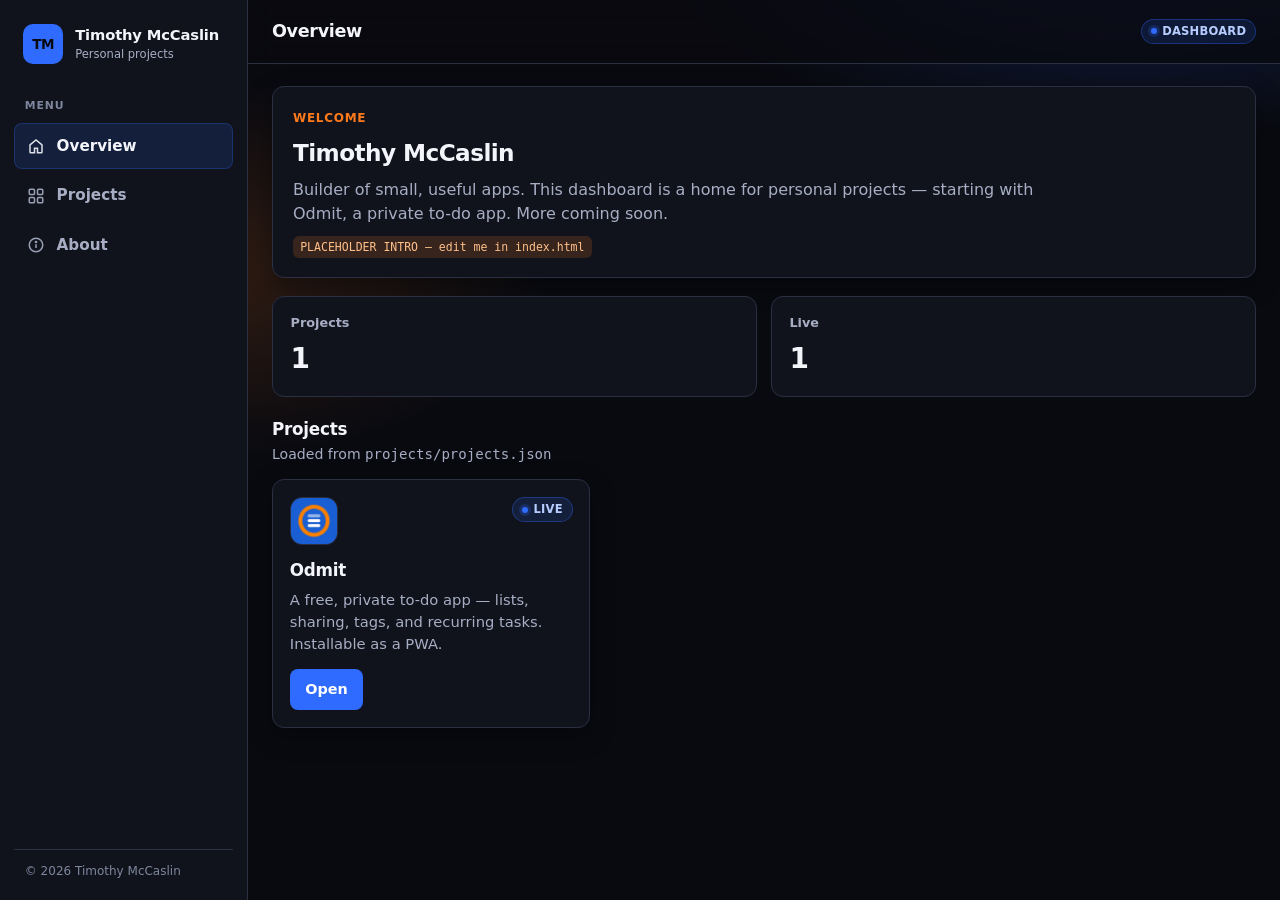
==== index.html @ 7c627c63 "Redesign site as admin dashboard with brand palette Sidebar/mobile nav shell, JSON-driven project ca" ====
<!DOCTYPE html>
<html lang="en">
<head>
  <meta charset="utf-8">
  <meta name="viewport" content="width=device-width, initial-scale=1">
  <title>Timothy McCaslin</title>
  <meta name="description" content="Personal projects by Timothy McCaslin — apps, tools, and experiments.">
  <meta name="theme-color" content="#090A10">
  <link rel="icon" href="/favicon.ico" sizes="any">
  <link rel="icon" type="image/png" sizes="32x32" href="/assets/icons/favicon-32.png">
  <link rel="icon" type="image/png" sizes="16x16" href="/assets/icons/favicon-16.png">
  <link rel="apple-touch-icon" href="/assets/icons/apple-touch-icon.png">
  <link rel="stylesheet" href="/styles.css">
</head>
<body>
  <a class="skip-link" href="#main">Skip to content</a>
  <div class="backdrop" id="backdrop" hidden></div>

  <div class="app">
    <aside class="sidebar" id="sidebar" aria-label="Sidebar">
      <a class="brand" href="#overview" data-nav="overview">
        <span class="brand-mark" aria-hidden="true">TM</span>
        <span class="brand-text">
          <strong>Timothy McCaslin</strong>
          <span>Personal projects</span>
        </span>
      </a>

      <nav class="side-nav" aria-label="Primary">
        <div class="nav-label">Menu</div>
        <a class="nav-item active" href="#overview" data-nav="overview">
          <svg viewBox="0 0 24 24" fill="none" stroke="currentColor" stroke-width="2" aria-hidden="true"><path d="M4 10.5 12 4l8 6.5V20a1 1 0 0 1-1 1h-5v-6H10v6H5a1 1 0 0 1-1-1v-9.5z"/></svg>
          Overview
        </a>
        <a class="nav-item" href="#projects" data-nav="projects">
          <svg viewBox="0 0 24 24" fill="none" stroke="currentColor" stroke-width="2" aria-hidden="true"><rect x="3" y="3" width="7" height="7" rx="1.5"/><rect x="14" y="3" width="7" height="7" rx="1.5"/><rect x="3" y="14" width="7" height="7" rx="1.5"/><rect x="14" y="14" width="7" height="7" rx="1.5"/></svg>
          Projects
        </a>
        <a class="nav-item" href="#about" data-nav="about">
          <svg viewBox="0 0 24 24" fill="none" stroke="currentColor" stroke-width="2" aria-hidden="true"><circle cx="12" cy="12" r="9"/><path d="M12 11v5"/><circle cx="12" cy="8" r="0.8" fill="currentColor"/></svg>
          About
        </a>
      </nav>

      <div class="sidebar-foot">
        © <span id="year"></span> Timothy McCaslin
      </div>
    </aside>

    <div class="main-col">
      <header class="topbar">
        <div class="topbar-left">
          <button class="menu-btn" id="menu-btn" type="button" aria-label="Open menu" aria-controls="sidebar" aria-expanded="false">
            <svg width="18" height="18" viewBox="0 0 24 24" fill="none" stroke="currentColor" stroke-width="2" aria-hidden="true"><path d="M4 7h16M4 12h16M4 17h16"/></svg>
          </button>
          <h1 class="page-title" id="page-title">Overview</h1>
        </div>
        <div class="topbar-meta">
          <span class="pill pill-live"><span class="pill-dot" aria-hidden="true"></span> Dashboard</span>
        </div>
      </header>

      <main id="main" class="content">
        <!-- OVERVIEW -->
        <section class="panel active" id="panel-overview" data-panel="overview" aria-labelledby="page-title">
          <div class="intro-card">
            <p class="eyebrow">Welcome</p>
            <h2>Timothy McCaslin</h2>
            <!-- EDIT: Replace this placeholder intro with your own bio. -->
            <p>
              <!-- PLACEHOLDER INTRO — edit me -->
              Builder of small, useful apps. This dashboard is a home for personal projects —
              starting with Odmit, a private to-do app. More coming soon.
            </p>
            <span class="edit-hint">PLACEHOLDER INTRO — edit me in index.html</span>
          </div>

          <div class="stats" aria-label="Project stats">
            <div class="stat">
              <p class="stat-label">Projects</p>
              <p class="stat-value" id="stat-projects">—</p>
            </div>
            <div class="stat">
              <p class="stat-label">Live</p>
              <p class="stat-value" id="stat-live">—</p>
            </div>
          </div>

          <div class="section-head">
            <div>
              <h2>Projects</h2>
              <p>Loaded from <code>projects/projects.json</code></p>
            </div>
          </div>
          <div class="card-grid" id="overview-grid"></div>
        </section>

        <!-- PROJECTS -->
        <section class="panel" id="panel-projects" data-panel="projects" hidden>
          <div class="section-head">
            <div>
              <h2>All projects</h2>
              <p>Add an object to <code>projects/projects.json</code> to list a new project.</p>
            </div>
          </div>
          <div class="card-grid" id="projects-grid"></div>
        </section>

        <!-- ABOUT -->
        <section class="panel" id="panel-about" data-panel="about" hidden>
          <div class="about-card">
            <div class="section-head" style="margin-bottom:0.75rem;">
              <div>
                <h2>About</h2>
              </div>
            </div>
            <!-- EDIT: Expand or replace this about blurb. -->
            <p>
              <!-- PLACEHOLDER ABOUT — edit me -->
              This is a starter personal-projects dashboard. Hosted on GitHub Pages
              at <strong style="color:var(--text)">timothymccaslin.com</strong>.
            </p>
            <span class="edit-hint">PLACEHOLDER ABOUT — edit me in index.html</span>
          </div>
        </section>
      </main>
    </div>
  </div>

  <nav class="mobile-nav" aria-label="Mobile">
    <a class="nav-item active" href="#overview" data-nav="overview">
      <svg viewBox="0 0 24 24" fill="none" stroke="currentColor" stroke-width="2" aria-hidden="true"><path d="M4 10.5 12 4l8 6.5V20a1 1 0 0 1-1 1h-5v-6H10v6H5a1 1 0 0 1-1-1v-9.5z"/></svg>
      Overview
    </a>
    <a class="nav-item" href="#projects" data-nav="projects">
      <svg viewBox="0 0 24 24" fill="none" stroke="currentColor" stroke-width="2" aria-hidden="true"><rect x="3" y="3" width="7" height="7" rx="1.5"/><rect x="14" y="3" width="7" height="7" rx="1.5"/><rect x="3" y="14" width="7" height="7" rx="1.5"/><rect x="14" y="14" width="7" height="7" rx="1.5"/></svg>
      Projects
    </a>
    <a class="nav-item" href="#about" data-nav="about">
      <svg viewBox="0 0 24 24" fill="none" stroke="currentColor" stroke-width="2" aria-hidden="true"><circle cx="12" cy="12" r="9"/><path d="M12 11v5"/><circle cx="12" cy="8" r="0.8" fill="currentColor"/></svg>
      About
    </a>
  </nav>

  <script src="/app.js"></script>
</body>
</html>
---- styles.css ----
:root {
  /* Exact brand palette */
  --base: #090A10;
  --primary: #2F6BFF;
  --accent: #FF7A1A;

  /* Derived neutrals (tints/shades of base + primary for depth) */
  --surface: #11131C;
  --surface-2: #171A26;
  --surface-3: #1D2130;
  --border: #2A2F42;
  --border-strong: #3A4160;
  --text: #F3F5FA;
  --muted: #A7AEC4;
  --muted-2: #7E869E;

  --primary-dim: rgba(47, 107, 255, 0.14);
  --primary-glow: rgba(47, 107, 255, 0.28);
  --accent-dim: rgba(255, 122, 26, 0.16);
  --live: #2F6BFF;
  --live-bg: rgba(47, 107, 255, 0.14);

  --sidebar-w: 248px;
  --topbar-h: 64px;
  --radius: 12px;
  --radius-sm: 8px;
  --shadow: 0 8px 24px rgba(0, 0, 0, 0.35);
  --font: ui-sans-serif, system-ui, -apple-system, "Segoe UI", Roboto, Helvetica, Arial, sans-serif;
  --mono: ui-monospace, SFMono-Regular, Menlo, Consolas, monospace;
}

*, *::before, *::after { box-sizing: border-box; }
html { scroll-behavior: smooth; }
body {
  margin: 0;
  min-height: 100vh;
  font-family: var(--font);
  background: var(--base);
  color: var(--text);
  line-height: 1.5;
  -webkit-font-smoothing: antialiased;
}

a { color: var(--primary); text-decoration: none; }
a:hover { text-decoration: underline; }

.skip-link {
  position: absolute;
  left: -9999px;
  top: 0;
  background: var(--primary);
  color: #fff;
  padding: 0.5rem 0.75rem;
  z-index: 200;
  border-radius: var(--radius-sm);
}
.skip-link:focus { left: 0.75rem; top: 0.75rem; }

/* —— Shell —— */
.app {
  display: grid;
  grid-template-columns: var(--sidebar-w) 1fr;
  min-height: 100vh;
}

/* —— Sidebar —— */
.sidebar {
  position: sticky;
  top: 0;
  height: 100vh;
  display: flex;
  flex-direction: column;
  gap: 1.25rem;
  padding: 1.15rem 0.9rem 1rem;
  background: var(--surface);
  border-right: 1px solid var(--border);
  z-index: 30;
}
.brand {
  display: flex;
  align-items: center;
  gap: 0.75rem;
  padding: 0.35rem 0.55rem;
  color: var(--text);
  text-decoration: none;
}
.brand:hover { text-decoration: none; }
.brand-mark {
  width: 40px;
  height: 40px;
  border-radius: 10px;
  background: var(--primary);
  color: #090A10;
  display: grid;
  place-items: center;
  font-weight: 800;
  font-size: 0.85rem;
  letter-spacing: -0.03em;
  flex-shrink: 0;
}
.brand-text {
  display: flex;
  flex-direction: column;
  min-width: 0;
}
.brand-text strong {
  font-size: 0.92rem;
  letter-spacing: -0.01em;
  white-space: nowrap;
  overflow: hidden;
  text-overflow: ellipsis;
}
.brand-text span {
  font-size: 0.72rem;
  color: var(--muted);
}

.side-nav {
  display: flex;
  flex-direction: column;
  gap: 0.25rem;
}
.side-nav .nav-label {
  margin: 0.5rem 0.65rem 0.35rem;
  font-size: 0.68rem;
  font-weight: 700;
  letter-spacing: 0.08em;
  text-transform: uppercase;
  color: var(--muted-2);
}
.nav-item {
  display: flex;
  align-items: center;
  gap: 0.7rem;
  padding: 0.65rem 0.75rem;
  border-radius: var(--radius-sm);
  color: var(--muted);
  text-decoration: none;
  font-weight: 550;
  font-size: 0.95rem;
  border: 1px solid transparent;
}
.nav-item:hover {
  background: var(--surface-2);
  color: var(--text);
  text-decoration: none;
}
.nav-item.active {
  background: var(--primary-dim);
  color: var(--text);
  border-color: rgba(47, 107, 255, 0.25);
}
.nav-item svg {
  width: 18px;
  height: 18px;
  flex-shrink: 0;
  opacity: 0.9;
}
.sidebar-foot {
  margin-top: auto;
  padding: 0.75rem 0.65rem 0.25rem;
  border-top: 1px solid var(--border);
  color: var(--muted-2);
  font-size: 0.75rem;
}

/* —— Main column —— */
.main-col {
  min-width: 0;
  display: flex;
  flex-direction: column;
  background:
    radial-gradient(900px 420px at 85% -10%, var(--primary-glow), transparent 55%),
    radial-gradient(700px 380px at -5% 30%, var(--accent-dim), transparent 50%),
    var(--base);
}

.topbar {
  position: sticky;
  top: 0;
  z-index: 20;
  height: var(--topbar-h);
  display: flex;
  align-items: center;
  justify-content: space-between;
  gap: 1rem;
  padding: 0 1.5rem;
  background: rgba(9, 10, 16, 0.78);
  backdrop-filter: blur(12px);
  border-bottom: 1px solid var(--border);
}
.topbar-left {
  display: flex;
  align-items: center;
  gap: 0.75rem;
  min-width: 0;
}
.menu-btn {
  display: none;
  width: 40px;
  height: 40px;
  border-radius: var(--radius-sm);
  border: 1px solid var(--border);
  background: var(--surface);
  color: var(--text);
  cursor: pointer;
  place-items: center;
}
.menu-btn:hover { border-color: var(--border-strong); }
.page-title {
  margin: 0;
  font-size: 1.1rem;
  letter-spacing: -0.02em;
}
.topbar-meta {
  display: flex;
  align-items: center;
  gap: 0.5rem;
  color: var(--muted);
  font-size: 0.85rem;
}
.pill {
  display: inline-flex;
  align-items: center;
  gap: 0.35rem;
  padding: 0.2rem 0.55rem;
  border-radius: 999px;
  font-size: 0.72rem;
  font-weight: 700;
  letter-spacing: 0.02em;
  text-transform: uppercase;
}
.pill-live {
  background: var(--live-bg);
  color: #B8CDFF;
  border: 1px solid rgba(47, 107, 255, 0.35);
}
.pill-dot {
  width: 6px;
  height: 6px;
  border-radius: 50%;
  background: var(--primary);
  box-shadow: 0 0 0 3px rgba(47, 107, 255, 0.2);
}

.content {
  padding: 1.35rem 1.5rem 2.5rem;
  width: min(100%, 1120px);
}

/* —— Panels / sections —— */
.panel {
  display: none;
}
.panel.active { display: block; }

.intro-card {
  background: var(--surface);
  border: 1px solid var(--border);
  border-radius: var(--radius);
  padding: 1.15rem 1.25rem;
  margin-bottom: 1.15rem;
  box-shadow: var(--shadow);
}
.intro-card .eyebrow {
  display: inline-flex;
  align-items: center;
  gap: 0.4rem;
  margin: 0 0 0.55rem;
  color: var(--accent);
  font-size: 0.75rem;
  font-weight: 700;
  letter-spacing: 0.06em;
  text-transform: uppercase;
}
.intro-card h2 {
  margin: 0 0 0.45rem;
  font-size: 1.45rem;
  letter-spacing: -0.025em;
}
.intro-card p {
  margin: 0;
  color: var(--muted);
  max-width: 48rem;
}
.edit-hint {
  display: inline-block;
  margin-top: 0.65rem;
  padding: 0.15rem 0.45rem;
  border-radius: 6px;
  background: var(--accent-dim);
  color: #FFC08A;
  font-family: var(--mono);
  font-size: 0.72rem;
}

/* Stats */
.stats {
  display: grid;
  grid-template-columns: repeat(auto-fit, minmax(160px, 1fr));
  gap: 0.85rem;
  margin-bottom: 1.25rem;
}
.stat {
  background: var(--surface);
  border: 1px solid var(--border);
  border-radius: var(--radius);
  padding: 1rem 1.1rem;
}
.stat-label {
  margin: 0 0 0.35rem;
  color: var(--muted);
  font-size: 0.8rem;
  font-weight: 600;
}
.stat-value {
  margin: 0;
  font-size: 1.75rem;
  font-weight: 750;
  letter-spacing: -0.03em;
  color: var(--text);
}
.stat-value .unit {
  font-size: 0.85rem;
  font-weight: 600;
  color: var(--muted);
  margin-left: 0.25rem;
}

.section-head {
  display: flex;
  align-items: end;
  justify-content: space-between;
  gap: 1rem;
  margin: 0 0 0.85rem;
}
.section-head h2 {
  margin: 0;
  font-size: 1.05rem;
  letter-spacing: -0.015em;
}
.section-head p {
  margin: 0.15rem 0 0;
  color: var(--muted);
  font-size: 0.88rem;
}

/* Project cards */
.card-grid {
  display: grid;
  grid-template-columns: repeat(auto-fill, minmax(280px, 1fr));
  gap: 0.9rem;
}
.card {
  background: var(--surface);
  border: 1px solid var(--border);
  border-radius: var(--radius);
  padding: 1.05rem;
  display: flex;
  flex-direction: column;
  gap: 0.85rem;
  box-shadow: var(--shadow);
  transition: border-color 0.15s ease, transform 0.15s ease;
}
.card:hover {
  border-color: var(--border-strong);
  transform: translateY(-1px);
}
.card-top {
  display: flex;
  align-items: flex-start;
  justify-content: space-between;
  gap: 0.75rem;
}
.card-icon {
  width: 48px;
  height: 48px;
  border-radius: 12px;
  overflow: hidden;
  background: var(--surface-3);
  border: 1px solid var(--border);
  flex-shrink: 0;
}
.card-icon img {
  width: 100%;
  height: 100%;
  display: block;
  object-fit: cover;
}
.card-body h3 {
  margin: 0 0 0.35rem;
  font-size: 1.05rem;
  letter-spacing: -0.015em;
}
.card-body p {
  margin: 0;
  color: var(--muted);
  font-size: 0.92rem;
}
.card-actions {
  margin-top: auto;
  display: flex;
  align-items: center;
  gap: 0.5rem;
}
.btn {
  display: inline-flex;
  align-items: center;
  justify-content: center;
  gap: 0.4rem;
  padding: 0.55rem 0.9rem;
  border-radius: var(--radius-sm);
  border: 1px solid transparent;
  font-weight: 650;
  font-size: 0.9rem;
  cursor: pointer;
  text-decoration: none;
}
.btn:hover { text-decoration: none; }
.btn-primary {
  background: var(--primary);
  color: #fff;
}
.btn-primary:hover { filter: brightness(1.08); }
.btn-ghost {
  background: transparent;
  color: var(--muted);
  border-color: var(--border);
}
.btn-ghost:hover {
  color: var(--text);
  border-color: var(--border-strong);
}

.empty {
  padding: 2rem 1rem;
  text-align: center;
  color: var(--muted);
  border: 1px dashed var(--border);
  border-radius: var(--radius);
  background: var(--surface);
}

/* About */
.about-card {
  background: var(--surface);
  border: 1px solid var(--border);
  border-radius: var(--radius);
  padding: 1.25rem;
  box-shadow: var(--shadow);
}
.about-card p {
  margin: 0;
  color: var(--muted);
  max-width: 42rem;
}

/* Mobile bottom nav / overlay */
.backdrop {
  display: none;
  position: fixed;
  inset: 0;
  background: rgba(0, 0, 0, 0.55);
  z-index: 40;
}
.backdrop.show { display: block; }

.mobile-nav {
  display: none;
  position: fixed;
  left: 0;
  right: 0;
  bottom: 0;
  z-index: 35;
  background: var(--surface);
  border-top: 1px solid var(--border);
  padding: 0.35rem 0.5rem calc(0.35rem + env(safe-area-inset-bottom));
  grid-template-columns: repeat(3, 1fr);
  gap: 0.25rem;
}
.mobile-nav .nav-item {
  flex-direction: column;
  gap: 0.2rem;
  justify-content: center;
  padding: 0.45rem 0.35rem;
  font-size: 0.72rem;
  border-radius: 10px;
}
.mobile-nav .nav-item svg { width: 20px; height: 20px; }

/* 404 page helper */
.page-404 {
  min-height: 100vh;
  display: grid;
  place-items: center;
  padding: 2rem;
  background:
    radial-gradient(700px 360px at 50% 0%, var(--primary-glow), transparent 55%),
    var(--base);
  text-align: center;
}
.page-404 .box {
  background: var(--surface);
  border: 1px solid var(--border);
  border-radius: var(--radius);
  padding: 2rem 1.5rem;
  max-width: 420px;
  box-shadow: var(--shadow);
}
.page-404 .code {
  color: var(--accent);
  font-weight: 800;
  letter-spacing: 0.08em;
  font-size: 0.8rem;
  text-transform: uppercase;
  margin: 0 0 0.5rem;
}
.page-404 h1 { margin: 0 0 0.5rem; letter-spacing: -0.02em; }
.page-404 p { margin: 0 0 1.25rem; color: var(--muted); }

@media (max-width: 860px) {
  .app {
    grid-template-columns: 1fr;
  }
  .sidebar {
    position: fixed;
    left: 0;
    top: 0;
    bottom: 0;
    width: min(280px, 86vw);
    transform: translateX(-105%);
    transition: transform 0.2s ease;
    border-right: 1px solid var(--border);
    box-shadow: var(--shadow);
  }
  .sidebar.open { transform: translateX(0); }
  .menu-btn { display: grid; }
  .mobile-nav { display: grid; }
  .content {
    padding: 1.1rem 1rem 5.5rem;
  }
  .topbar { padding: 0 1rem; }
}

@media (min-width: 861px) {
  .mobile-nav { display: none !important; }
}
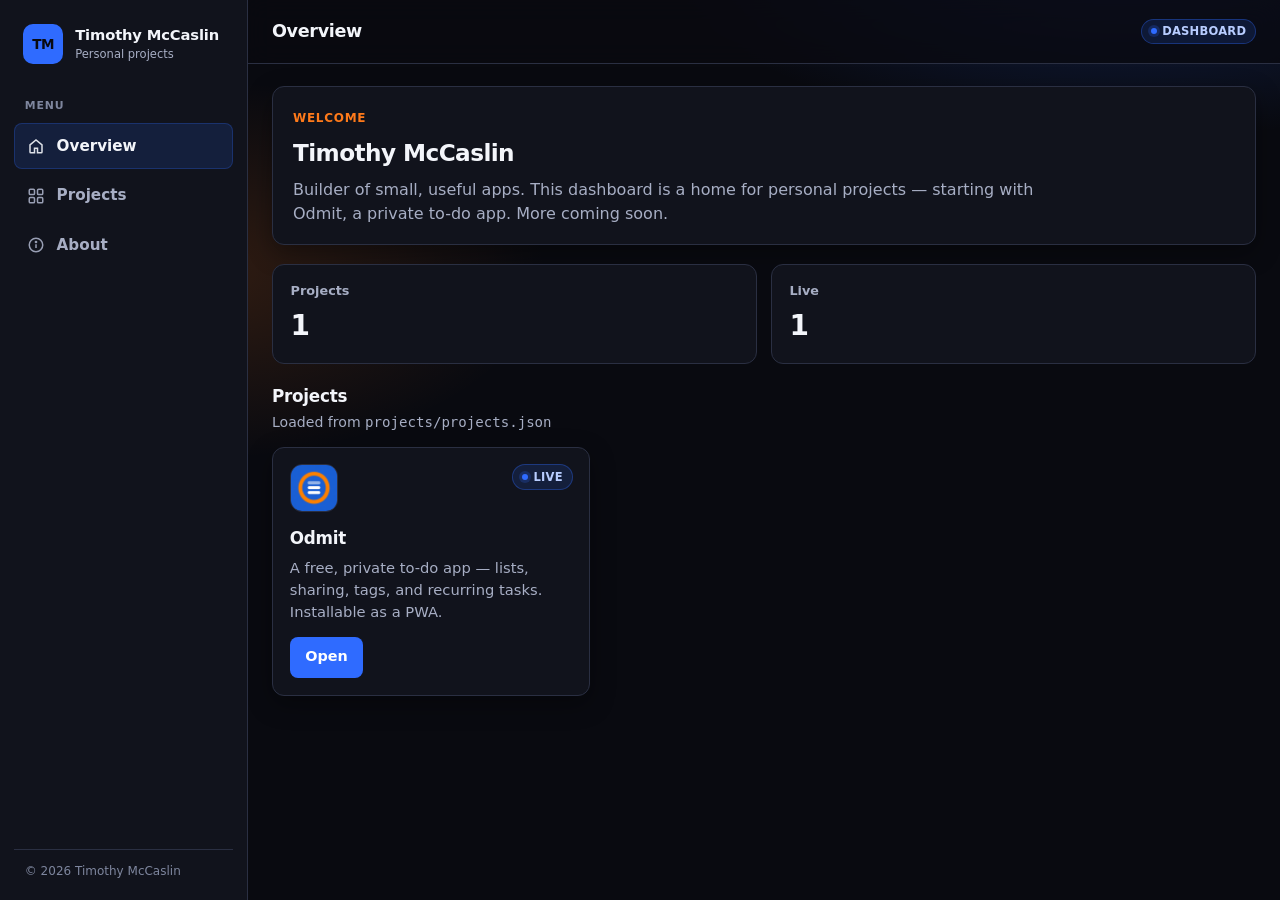
==== commit 40dd20ea: "Remove visible placeholder warning badges from dashboard Keep intro and about copy; drop edit-hint l" ====
--- a/index.html
+++ b/index.html
@@ -72,7 +72,6 @@
               Builder of small, useful apps. This dashboard is a home for personal projects —
               starting with Odmit, a private to-do app. More coming soon.
             </p>
-            <span class="edit-hint">PLACEHOLDER INTRO — edit me in index.html</span>
           </div>
 
           <div class="stats" aria-label="Project stats">
@@ -120,7 +119,6 @@
               This is a starter personal-projects dashboard. Hosted on GitHub Pages
               at <strong style="color:var(--text)">timothymccaslin.com</strong>.
             </p>
-            <span class="edit-hint">PLACEHOLDER ABOUT — edit me in index.html</span>
           </div>
         </section>
       </main>
--- a/styles.css
+++ b/styles.css
@@ -282,16 +282,6 @@
   margin: 0;
   color: var(--muted);
   max-width: 48rem;
-}
-.edit-hint {
-  display: inline-block;
-  margin-top: 0.65rem;
-  padding: 0.15rem 0.45rem;
-  border-radius: 6px;
-  background: var(--accent-dim);
-  color: #FFC08A;
-  font-family: var(--mono);
-  font-size: 0.72rem;
 }
 
 /* Stats */
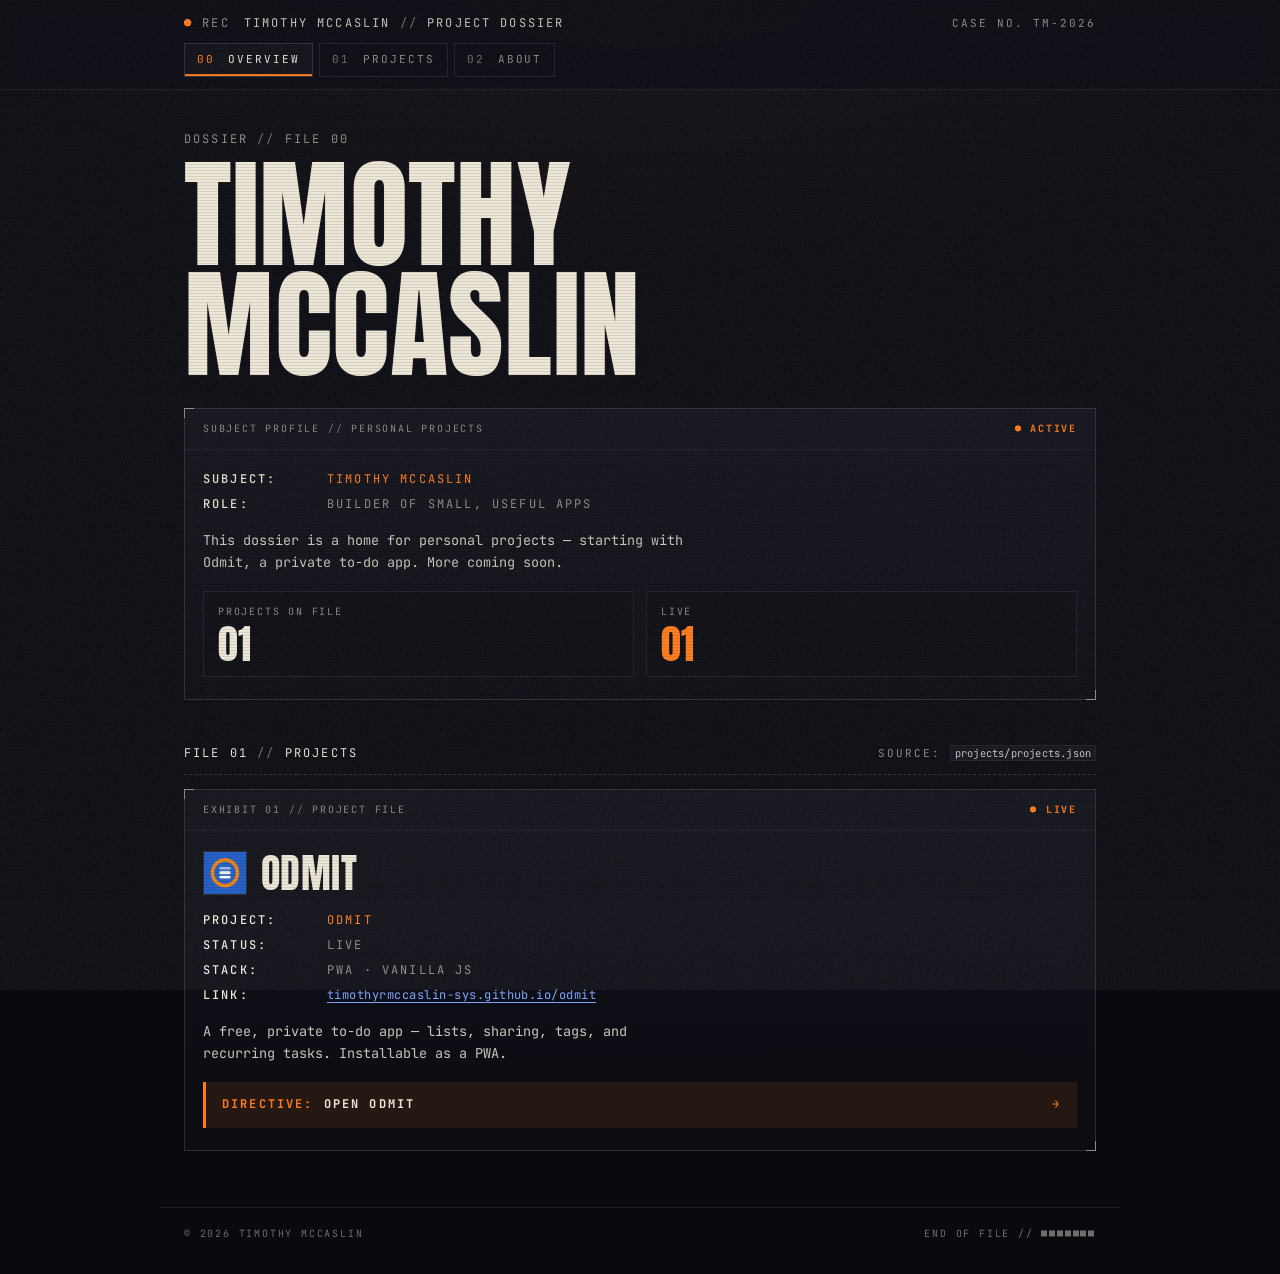
==== commit 0d2ffbdc: "Restyle site as declassified project dossier" ====
--- a/index.html
+++ b/index.html
@@ -2,143 +2,119 @@
 <html lang="en">
 <head>
   <meta charset="utf-8">
-  <meta name="viewport" content="width=device-width, initial-scale=1">
-  <title>Timothy McCaslin</title>
+  <meta name="viewport" content="width=device-width, initial-scale=1, viewport-fit=cover">
+  <title>Timothy McCaslin // Project Dossier</title>
   <meta name="description" content="Personal projects by Timothy McCaslin — apps, tools, and experiments.">
   <meta name="theme-color" content="#090A10">
+  <meta name="color-scheme" content="dark">
   <link rel="icon" href="/favicon.ico" sizes="any">
   <link rel="icon" type="image/png" sizes="32x32" href="/assets/icons/favicon-32.png">
   <link rel="icon" type="image/png" sizes="16x16" href="/assets/icons/favicon-16.png">
   <link rel="apple-touch-icon" href="/assets/icons/apple-touch-icon.png">
+  <link rel="preconnect" href="https://fonts.googleapis.com">
+  <link rel="preconnect" href="https://fonts.gstatic.com" crossorigin>
+  <link rel="stylesheet" href="https://fonts.googleapis.com/css2?family=Anton&family=JetBrains+Mono:wght@400;500;700&display=swap">
   <link rel="stylesheet" href="/styles.css">
 </head>
 <body>
   <a class="skip-link" href="#main">Skip to content</a>
-  <div class="backdrop" id="backdrop" hidden></div>
+  <div class="grain" aria-hidden="true"></div>
+  <div class="scanlines" aria-hidden="true"></div>
 
-  <div class="app">
-    <aside class="sidebar" id="sidebar" aria-label="Sidebar">
-      <a class="brand" href="#overview" data-nav="overview">
-        <span class="brand-mark" aria-hidden="true">TM</span>
-        <span class="brand-text">
-          <strong>Timothy McCaslin</strong>
-          <span>Personal projects</span>
-        </span>
+  <header class="masthead">
+    <div class="wrap masthead-row">
+      <a class="brand" href="#overview" data-nav="overview" aria-label="Timothy McCaslin — project dossier home">
+        <span class="rec"><span class="rec-dot" aria-hidden="true">●</span> REC</span>
+        <span class="brand-text">TIMOTHY MCCASLIN <span class="sep">//</span> PROJECT DOSSIER</span>
       </a>
+      <span class="meta meta-right" aria-hidden="true">CASE NO. TM-<span id="case-year"></span></span>
+    </div>
+    <nav class="wrap tabs" aria-label="Primary">
+      <a class="tab active" href="#overview" data-nav="overview"><span class="tab-no">00</span> OVERVIEW</a>
+      <a class="tab" href="#projects" data-nav="projects"><span class="tab-no">01</span> PROJECTS</a>
+      <a class="tab" href="#about" data-nav="about"><span class="tab-no">02</span> ABOUT</a>
+    </nav>
+  </header>
 
-      <nav class="side-nav" aria-label="Primary">
-        <div class="nav-label">Menu</div>
-        <a class="nav-item active" href="#overview" data-nav="overview">
-          <svg viewBox="0 0 24 24" fill="none" stroke="currentColor" stroke-width="2" aria-hidden="true"><path d="M4 10.5 12 4l8 6.5V20a1 1 0 0 1-1 1h-5v-6H10v6H5a1 1 0 0 1-1-1v-9.5z"/></svg>
-          Overview
-        </a>
-        <a class="nav-item" href="#projects" data-nav="projects">
-          <svg viewBox="0 0 24 24" fill="none" stroke="currentColor" stroke-width="2" aria-hidden="true"><rect x="3" y="3" width="7" height="7" rx="1.5"/><rect x="14" y="3" width="7" height="7" rx="1.5"/><rect x="3" y="14" width="7" height="7" rx="1.5"/><rect x="14" y="14" width="7" height="7" rx="1.5"/></svg>
-          Projects
-        </a>
-        <a class="nav-item" href="#about" data-nav="about">
-          <svg viewBox="0 0 24 24" fill="none" stroke="currentColor" stroke-width="2" aria-hidden="true"><circle cx="12" cy="12" r="9"/><path d="M12 11v5"/><circle cx="12" cy="8" r="0.8" fill="currentColor"/></svg>
-          About
-        </a>
-      </nav>
+  <main id="main" class="wrap content" tabindex="-1">
+    <h1 class="sr-only" id="page-title">Overview</h1>
 
-      <div class="sidebar-foot">
-        © <span id="year"></span> Timothy McCaslin
-      </div>
-    </aside>
+    <!-- OVERVIEW -->
+    <section class="panel active" id="panel-overview" data-panel="overview" aria-label="Overview">
+      <p class="kicker">DOSSIER <span class="sep">//</span> FILE 00</p>
+      <h2 class="headline" data-type>TIMOTHY<br>MCCASLIN</h2>
 
-    <div class="main-col">
-      <header class="topbar">
-        <div class="topbar-left">
-          <button class="menu-btn" id="menu-btn" type="button" aria-label="Open menu" aria-controls="sidebar" aria-expanded="false">
-            <svg width="18" height="18" viewBox="0 0 24 24" fill="none" stroke="currentColor" stroke-width="2" aria-hidden="true"><path d="M4 7h16M4 12h16M4 17h16"/></svg>
-          </button>
-          <h1 class="page-title" id="page-title">Overview</h1>
+      <div class="file">
+        <div class="file-head">
+          <span class="meta">SUBJECT PROFILE <span class="sep">//</span> PERSONAL PROJECTS</span>
+          <span class="tag tag-accent"><span class="tag-dot" aria-hidden="true">●</span> ACTIVE</span>
         </div>
-        <div class="topbar-meta">
-          <span class="pill pill-live"><span class="pill-dot" aria-hidden="true"></span> Dashboard</span>
-        </div>
-      </header>
-
-      <main id="main" class="content">
-        <!-- OVERVIEW -->
-        <section class="panel active" id="panel-overview" data-panel="overview" aria-labelledby="page-title">
-          <div class="intro-card">
-            <p class="eyebrow">Welcome</p>
-            <h2>Timothy McCaslin</h2>
-            <!-- EDIT: Replace this placeholder intro with your own bio. -->
-            <p>
-              <!-- PLACEHOLDER INTRO — edit me -->
-              Builder of small, useful apps. This dashboard is a home for personal projects —
-              starting with Odmit, a private to-do app. More coming soon.
-            </p>
-          </div>
-
+        <div class="file-body">
+          <dl class="kv">
+            <div><dt>SUBJECT:</dt><dd class="hot">TIMOTHY MCCASLIN</dd></div>
+            <div><dt>ROLE:</dt><dd>BUILDER OF SMALL, USEFUL APPS</dd></div>
+          </dl>
+          <!-- EDIT: Replace this placeholder intro with your own bio. -->
+          <p class="note">
+            This dossier is a home for personal projects —
+            starting with Odmit, a private to-do app. More coming soon.
+          </p>
           <div class="stats" aria-label="Project stats">
             <div class="stat">
-              <p class="stat-label">Projects</p>
+              <p class="stat-label">PROJECTS ON FILE</p>
               <p class="stat-value" id="stat-projects">—</p>
             </div>
             <div class="stat">
-              <p class="stat-label">Live</p>
-              <p class="stat-value" id="stat-live">—</p>
+              <p class="stat-label">LIVE</p>
+              <p class="stat-value hot" id="stat-live">—</p>
             </div>
           </div>
+        </div>
+      </div>
 
-          <div class="section-head">
-            <div>
-              <h2>Projects</h2>
-              <p>Loaded from <code>projects/projects.json</code></p>
-            </div>
-          </div>
-          <div class="card-grid" id="overview-grid"></div>
-        </section>
+      <div class="section-head">
+        <p class="kicker">FILE 01 <span class="sep">//</span> PROJECTS</p>
+        <p class="meta">SOURCE: <code>projects/projects.json</code></p>
+      </div>
+      <div class="card-grid" id="overview-grid"></div>
+    </section>
 
-        <!-- PROJECTS -->
-        <section class="panel" id="panel-projects" data-panel="projects" hidden>
-          <div class="section-head">
-            <div>
-              <h2>All projects</h2>
-              <p>Add an object to <code>projects/projects.json</code> to list a new project.</p>
-            </div>
-          </div>
-          <div class="card-grid" id="projects-grid"></div>
-        </section>
+    <!-- PROJECTS -->
+    <section class="panel" id="panel-projects" data-panel="projects" aria-label="Projects" hidden>
+      <p class="kicker">DOSSIER <span class="sep">//</span> FILE 01</p>
+      <h2 class="headline" data-type>ALL<br>PROJECTS</h2>
+      <p class="meta section-note">Add an object to <code>projects/projects.json</code> to open a new file.</p>
+      <div class="card-grid" id="projects-grid"></div>
+    </section>
 
-        <!-- ABOUT -->
-        <section class="panel" id="panel-about" data-panel="about" hidden>
-          <div class="about-card">
-            <div class="section-head" style="margin-bottom:0.75rem;">
-              <div>
-                <h2>About</h2>
-              </div>
-            </div>
-            <!-- EDIT: Expand or replace this about blurb. -->
-            <p>
-              <!-- PLACEHOLDER ABOUT — edit me -->
-              This is a starter personal-projects dashboard. Hosted on GitHub Pages
-              at <strong style="color:var(--text)">timothymccaslin.com</strong>.
-            </p>
-          </div>
-        </section>
-      </main>
-    </div>
-  </div>
+    <!-- ABOUT -->
+    <section class="panel" id="panel-about" data-panel="about" aria-label="About" hidden>
+      <p class="kicker">DOSSIER <span class="sep">//</span> FILE 02</p>
+      <h2 class="headline" data-type>ABOUT</h2>
+      <div class="file">
+        <div class="file-head">
+          <span class="meta">BACKGROUND <span class="sep">//</span> SUMMARY</span>
+          <span class="tag tag-blue"><span class="tag-dot" aria-hidden="true">●</span> PUBLIC</span>
+        </div>
+        <div class="file-body">
+          <dl class="kv">
+            <div><dt>HOST:</dt><dd class="hot">TIMOTHYMCCASLIN.COM</dd></div>
+            <div><dt>PLATFORM:</dt><dd>GITHUB PAGES</dd></div>
+          </dl>
+          <!-- EDIT: Expand or replace this about blurb. -->
+          <p class="note">
+            This is a starter personal-projects dossier, hosted on GitHub Pages
+            at timothymccaslin.com.
+          </p>
+        </div>
+      </div>
+    </section>
+  </main>
 
-  <nav class="mobile-nav" aria-label="Mobile">
-    <a class="nav-item active" href="#overview" data-nav="overview">
-      <svg viewBox="0 0 24 24" fill="none" stroke="currentColor" stroke-width="2" aria-hidden="true"><path d="M4 10.5 12 4l8 6.5V20a1 1 0 0 1-1 1h-5v-6H10v6H5a1 1 0 0 1-1-1v-9.5z"/></svg>
-      Overview
-    </a>
-    <a class="nav-item" href="#projects" data-nav="projects">
-      <svg viewBox="0 0 24 24" fill="none" stroke="currentColor" stroke-width="2" aria-hidden="true"><rect x="3" y="3" width="7" height="7" rx="1.5"/><rect x="14" y="3" width="7" height="7" rx="1.5"/><rect x="3" y="14" width="7" height="7" rx="1.5"/><rect x="14" y="14" width="7" height="7" rx="1.5"/></svg>
-      Projects
-    </a>
-    <a class="nav-item" href="#about" data-nav="about">
-      <svg viewBox="0 0 24 24" fill="none" stroke="currentColor" stroke-width="2" aria-hidden="true"><circle cx="12" cy="12" r="9"/><path d="M12 11v5"/><circle cx="12" cy="8" r="0.8" fill="currentColor"/></svg>
-      About
-    </a>
-  </nav>
+  <footer class="wrap foot">
+    <span class="meta">© <span id="year"></span> TIMOTHY MCCASLIN</span>
+    <span class="meta">END OF FILE <span class="sep">//</span> ■■■■■■■</span>
+  </footer>
 
   <script src="/app.js"></script>
 </body>
--- a/styles.css
+++ b/styles.css
@@ -1,537 +1,255 @@
+/* Timothy McCaslin // Project Dossier */
 :root {
-  /* Exact brand palette */
-  --base: #090A10;
-  --primary: #2F6BFF;
+  --bg: #090A10;
+  --panel: #0E0F16;
+  --panel-2: #12131B;
+  --line: #2A2C36;
+  --line-soft: #1C1E27;
+  --cream: #EDE6D6;
+  --text: #C9C4B8;
+  --muted: #8C8A86;
+  --dim: #6E6D6C;
   --accent: #FF7A1A;
-
-  /* Derived neutrals (tints/shades of base + primary for depth) */
-  --surface: #11131C;
-  --surface-2: #171A26;
-  --surface-3: #1D2130;
-  --border: #2A2F42;
-  --border-strong: #3A4160;
-  --text: #F3F5FA;
-  --muted: #A7AEC4;
-  --muted-2: #7E869E;
-
-  --primary-dim: rgba(47, 107, 255, 0.14);
-  --primary-glow: rgba(47, 107, 255, 0.28);
-  --accent-dim: rgba(255, 122, 26, 0.16);
-  --live: #2F6BFF;
-  --live-bg: rgba(47, 107, 255, 0.14);
-
-  --sidebar-w: 248px;
-  --topbar-h: 64px;
-  --radius: 12px;
-  --radius-sm: 8px;
-  --shadow: 0 8px 24px rgba(0, 0, 0, 0.35);
-  --font: ui-sans-serif, system-ui, -apple-system, "Segoe UI", Roboto, Helvetica, Arial, sans-serif;
-  --mono: ui-monospace, SFMono-Regular, Menlo, Consolas, monospace;
+  --accent-fill: rgba(255, 122, 26, 0.10);
+  --blue: #2F6BFF;
+  --blue-text: #7FA3FF;
+  --mono: 'JetBrains Mono', ui-monospace, SFMono-Regular, Menlo, Consolas, monospace;
+  --display: 'Anton', 'Oswald', Impact, 'Arial Narrow', sans-serif;
+  --wrap: 960px;
 }
 
 *, *::before, *::after { box-sizing: border-box; }
-html { scroll-behavior: smooth; }
+html { -webkit-text-size-adjust: 100%; background: var(--bg); }
 body {
   margin: 0;
   min-height: 100vh;
-  font-family: var(--font);
-  background: var(--base);
+  background:
+    radial-gradient(1200px 600px at 50% -10%, rgba(255, 122, 26, 0.045), transparent 60%),
+    var(--bg);
+  background-attachment: fixed;
   color: var(--text);
-  line-height: 1.5;
+  font-family: var(--mono);
+  font-size: 14px;
+  line-height: 1.6;
   -webkit-font-smoothing: antialiased;
 }
 
-a { color: var(--primary); text-decoration: none; }
-a:hover { text-decoration: underline; }
-
+/* Film grain + scanlines */
+.grain, .scanlines { position: fixed; inset: 0; pointer-events: none; z-index: 50; }
+.grain {
+  opacity: 0.09;
+  background-image: url("data:image/svg+xml,%3Csvg xmlns='http://www.w3.org/2000/svg' width='220' height='220'%3E%3Cfilter id='n'%3E%3CfeTurbulence type='fractalNoise' baseFrequency='0.9' numOctaves='3' stitchTiles='stitch'/%3E%3CfeColorMatrix values='0 0 0 0 1 0 0 0 0 1 0 0 0 0 1 0 0 0 0.9 0'/%3E%3C/filter%3E%3Crect width='100%25' height='100%25' filter='url(%23n)'/%3E%3C/svg%3E");
+  animation: grain 1.2s steps(6) infinite;
+}
+.scanlines {
+  opacity: 0.35;
+  background: repeating-linear-gradient(to bottom, transparent 0 2px, rgba(0, 0, 0, 0.28) 2px 3px);
+}
+@keyframes grain {
+  0% { transform: translate(0, 0); }
+  20% { transform: translate(-3%, 2%); }
+  40% { transform: translate(2%, -3%); }
+  60% { transform: translate(-2%, -1%); }
+  80% { transform: translate(3%, 3%); }
+  100% { transform: translate(0, 0); }
+}
+.grain { inset: -10%; }
+
+a { color: var(--blue-text); }
+code {
+  font-family: var(--mono);
+  font-size: 0.95em;
+  color: var(--text);
+  background: var(--panel-2);
+  border: 1px solid var(--line-soft);
+  padding: 0 0.35em;
+}
+:focus-visible { outline: 2px solid var(--blue); outline-offset: 3px; }
+
+.sr-only {
+  position: absolute !important; width: 1px; height: 1px; padding: 0; margin: -1px;
+  overflow: hidden; clip: rect(0 0 0 0); white-space: nowrap; border: 0;
+}
 .skip-link {
-  position: absolute;
-  left: -9999px;
-  top: 0;
-  background: var(--primary);
-  color: #fff;
-  padding: 0.5rem 0.75rem;
-  z-index: 200;
-  border-radius: var(--radius-sm);
-}
-.skip-link:focus { left: 0.75rem; top: 0.75rem; }
-
-/* —— Shell —— */
-.app {
-  display: grid;
-  grid-template-columns: var(--sidebar-w) 1fr;
-  min-height: 100vh;
-}
-
-/* —— Sidebar —— */
-.sidebar {
-  position: sticky;
-  top: 0;
-  height: 100vh;
-  display: flex;
-  flex-direction: column;
-  gap: 1.25rem;
-  padding: 1.15rem 0.9rem 1rem;
-  background: var(--surface);
-  border-right: 1px solid var(--border);
-  z-index: 30;
+  position: absolute; left: 12px; top: -48px; z-index: 100;
+  background: var(--accent); color: #090A10; padding: 8px 12px;
+  font-weight: 700; text-decoration: none; letter-spacing: 0.1em; font-size: 12px;
+}
+.skip-link:focus { top: 12px; }
+
+.wrap { width: 100%; max-width: var(--wrap); margin: 0 auto; padding: 0 24px; }
+
+/* Shared type */
+.meta, .kicker, .tag, .tab, .brand, .stat-label, .kv dt, .kv dd, .directive {
+  font-family: var(--mono);
+  text-transform: uppercase;
+  letter-spacing: 0.18em;
+}
+.meta { font-size: 11px; color: var(--muted); margin: 0; }
+.meta code { text-transform: none; letter-spacing: 0.02em; }
+.kicker { font-size: 12px; color: var(--muted); margin: 0 0 10px; }
+.sep { color: var(--dim); }
+.hot { color: var(--accent) !important; }
+
+/* Masthead */
+.masthead {
+  position: sticky; top: 0; z-index: 20;
+  background: rgba(9, 10, 16, 0.88);
+  backdrop-filter: blur(8px);
+  -webkit-backdrop-filter: blur(8px);
+  border-bottom: 1px solid var(--line-soft);
+}
+.masthead-row {
+  display: flex; align-items: center; justify-content: space-between; gap: 16px;
+  padding-top: 14px; padding-bottom: 10px;
 }
 .brand {
-  display: flex;
-  align-items: center;
-  gap: 0.75rem;
-  padding: 0.35rem 0.55rem;
-  color: var(--text);
-  text-decoration: none;
-}
-.brand:hover { text-decoration: none; }
-.brand-mark {
-  width: 40px;
-  height: 40px;
-  border-radius: 10px;
-  background: var(--primary);
-  color: #090A10;
-  display: grid;
-  place-items: center;
-  font-weight: 800;
-  font-size: 0.85rem;
-  letter-spacing: -0.03em;
-  flex-shrink: 0;
-}
-.brand-text {
-  display: flex;
-  flex-direction: column;
-  min-width: 0;
-}
-.brand-text strong {
-  font-size: 0.92rem;
-  letter-spacing: -0.01em;
-  white-space: nowrap;
-  overflow: hidden;
-  text-overflow: ellipsis;
-}
-.brand-text span {
-  font-size: 0.72rem;
-  color: var(--muted);
-}
-
-.side-nav {
-  display: flex;
-  flex-direction: column;
-  gap: 0.25rem;
-}
-.side-nav .nav-label {
-  margin: 0.5rem 0.65rem 0.35rem;
-  font-size: 0.68rem;
-  font-weight: 700;
-  letter-spacing: 0.08em;
+  display: flex; align-items: center; gap: 14px; min-width: 0;
+  text-decoration: none; color: var(--text); font-size: 12px;
+}
+.brand-text { white-space: nowrap; overflow: hidden; text-overflow: ellipsis; }
+.rec { color: var(--muted); white-space: nowrap; }
+.rec-dot { color: var(--accent); animation: blink 1.4s steps(1) infinite; }
+@keyframes blink { 50% { opacity: 0.15; } }
+.meta-right { white-space: nowrap; }
+
+.tabs { display: flex; gap: 6px; padding-bottom: 12px; overflow-x: auto; scrollbar-width: none; }
+.tabs::-webkit-scrollbar { display: none; }
+.tab {
+  flex: 0 0 auto;
+  font-size: 11px; color: var(--muted); text-decoration: none;
+  padding: 7px 12px; border: 1px solid var(--line-soft);
+  transition: color .15s, border-color .15s, background .15s;
+}
+.tab-no { color: var(--dim); margin-right: 4px; }
+.tab:hover { color: var(--cream); border-color: var(--line); }
+.tab.active {
+  color: var(--cream); border-color: var(--line);
+  background: var(--panel); box-shadow: inset 0 -2px 0 var(--accent);
+}
+.tab.active .tab-no { color: var(--accent); }
+
+/* Content */
+.content { padding-top: 40px; padding-bottom: 32px; outline: none; }
+.panel[hidden] { display: none; }
+
+.headline {
+  font-family: var(--display);
+  font-weight: 400;
+  color: var(--cream);
   text-transform: uppercase;
-  color: var(--muted-2);
-}
-.nav-item {
-  display: flex;
-  align-items: center;
-  gap: 0.7rem;
-  padding: 0.65rem 0.75rem;
-  border-radius: var(--radius-sm);
-  color: var(--muted);
-  text-decoration: none;
-  font-weight: 550;
-  font-size: 0.95rem;
-  border: 1px solid transparent;
-}
-.nav-item:hover {
-  background: var(--surface-2);
-  color: var(--text);
-  text-decoration: none;
-}
-.nav-item.active {
-  background: var(--primary-dim);
-  color: var(--text);
-  border-color: rgba(47, 107, 255, 0.25);
-}
-.nav-item svg {
-  width: 18px;
-  height: 18px;
-  flex-shrink: 0;
-  opacity: 0.9;
-}
-.sidebar-foot {
-  margin-top: auto;
-  padding: 0.75rem 0.65rem 0.25rem;
-  border-top: 1px solid var(--border);
-  color: var(--muted-2);
-  font-size: 0.75rem;
-}
-
-/* —— Main column —— */
-.main-col {
-  min-width: 0;
-  display: flex;
-  flex-direction: column;
-  background:
-    radial-gradient(900px 420px at 85% -10%, var(--primary-glow), transparent 55%),
-    radial-gradient(700px 380px at -5% 30%, var(--accent-dim), transparent 50%),
-    var(--base);
-}
-
-.topbar {
-  position: sticky;
-  top: 0;
-  z-index: 20;
-  height: var(--topbar-h);
-  display: flex;
-  align-items: center;
-  justify-content: space-between;
-  gap: 1rem;
-  padding: 0 1.5rem;
-  background: rgba(9, 10, 16, 0.78);
-  backdrop-filter: blur(12px);
-  border-bottom: 1px solid var(--border);
-}
-.topbar-left {
-  display: flex;
-  align-items: center;
-  gap: 0.75rem;
-  min-width: 0;
-}
-.menu-btn {
-  display: none;
-  width: 40px;
-  height: 40px;
-  border-radius: var(--radius-sm);
-  border: 1px solid var(--border);
-  background: var(--surface);
-  color: var(--text);
-  cursor: pointer;
-  place-items: center;
-}
-.menu-btn:hover { border-color: var(--border-strong); }
-.page-title {
-  margin: 0;
-  font-size: 1.1rem;
-  letter-spacing: -0.02em;
-}
-.topbar-meta {
-  display: flex;
-  align-items: center;
-  gap: 0.5rem;
-  color: var(--muted);
-  font-size: 0.85rem;
-}
-.pill {
-  display: inline-flex;
-  align-items: center;
-  gap: 0.35rem;
-  padding: 0.2rem 0.55rem;
-  border-radius: 999px;
-  font-size: 0.72rem;
-  font-weight: 700;
-  letter-spacing: 0.02em;
-  text-transform: uppercase;
-}
-.pill-live {
-  background: var(--live-bg);
-  color: #B8CDFF;
-  border: 1px solid rgba(47, 107, 255, 0.35);
-}
-.pill-dot {
-  width: 6px;
-  height: 6px;
-  border-radius: 50%;
-  background: var(--primary);
-  box-shadow: 0 0 0 3px rgba(47, 107, 255, 0.2);
-}
-
-.content {
-  padding: 1.35rem 1.5rem 2.5rem;
-  width: min(100%, 1120px);
-}
-
-/* —— Panels / sections —— */
-.panel {
-  display: none;
-}
-.panel.active { display: block; }
-
-.intro-card {
-  background: var(--surface);
-  border: 1px solid var(--border);
-  border-radius: var(--radius);
-  padding: 1.15rem 1.25rem;
-  margin-bottom: 1.15rem;
-  box-shadow: var(--shadow);
-}
-.intro-card .eyebrow {
-  display: inline-flex;
-  align-items: center;
-  gap: 0.4rem;
-  margin: 0 0 0.55rem;
-  color: var(--accent);
-  font-size: 0.75rem;
-  font-weight: 700;
-  letter-spacing: 0.06em;
-  text-transform: uppercase;
-}
-.intro-card h2 {
-  margin: 0 0 0.45rem;
-  font-size: 1.45rem;
-  letter-spacing: -0.025em;
-}
-.intro-card p {
-  margin: 0;
-  color: var(--muted);
-  max-width: 48rem;
-}
-
-/* Stats */
-.stats {
-  display: grid;
-  grid-template-columns: repeat(auto-fit, minmax(160px, 1fr));
-  gap: 0.85rem;
-  margin-bottom: 1.25rem;
-}
-.stat {
-  background: var(--surface);
-  border: 1px solid var(--border);
-  border-radius: var(--radius);
-  padding: 1rem 1.1rem;
-}
-.stat-label {
-  margin: 0 0 0.35rem;
-  color: var(--muted);
-  font-size: 0.8rem;
-  font-weight: 600;
-}
+  font-size: clamp(56px, 11vw, 120px);
+  line-height: 0.92;
+  letter-spacing: 0.005em;
+  margin: 0 0 28px;
+  text-shadow: 0 0 1px rgba(237, 230, 214, 0.35);
+}
+.headline.typing .ch { opacity: 0; animation: ch-in 0.01s forwards; }
+@keyframes ch-in { to { opacity: 1; } }
+
+/* Dossier file panel */
+.file {
+  background: linear-gradient(180deg, rgba(18, 19, 27, 0.92), rgba(12, 13, 19, 0.92));
+  border: 1px solid var(--line);
+  position: relative;
+}
+.file::before, .file::after {
+  content: ""; position: absolute; width: 10px; height: 10px; pointer-events: none;
+  border-color: var(--muted); border-style: solid;
+}
+.file::before { top: -1px; left: -1px; border-width: 1px 0 0 1px; }
+.file::after { bottom: -1px; right: -1px; border-width: 0 1px 1px 0; }
+.file-head {
+  display: flex; align-items: center; justify-content: space-between; gap: 12px;
+  padding: 12px 18px; border-bottom: 1px solid var(--line-soft);
+}
+.file-head .meta { font-size: 10px; min-width: 0; }
+.file-body { padding: 20px 18px 22px; }
+
+.tag { font-size: 10px; white-space: nowrap; font-weight: 700; }
+.tag-accent { color: var(--accent); }
+.tag-blue { color: var(--blue-text); }
+.tag-dot { animation: blink 1.4s steps(1) infinite; }
+
+.kv { margin: 0 0 16px; display: grid; gap: 6px; }
+.kv > div { display: grid; grid-template-columns: 8em minmax(0, 1fr); gap: 12px; align-items: baseline; }
+.kv dt { color: var(--cream); font-size: 12px; font-weight: 500; }
+.kv dd { margin: 0; color: var(--muted); font-size: 12px; min-width: 0; overflow-wrap: anywhere; }
+.inline-link { color: var(--blue-text); text-transform: none; letter-spacing: 0.04em; text-underline-offset: 3px; }
+.inline-link:hover { color: var(--cream); }
+
+.note { margin: 0 0 18px; color: var(--text); max-width: 62ch; font-size: 13.5px; }
+
+.stats { display: grid; grid-template-columns: repeat(2, minmax(0, 1fr)); gap: 12px; }
+.stat { border: 1px solid var(--line-soft); padding: 12px 14px; background: rgba(9, 10, 16, 0.5); }
+.stat-label { margin: 0; font-size: 10px; color: var(--muted); }
 .stat-value {
-  margin: 0;
-  font-size: 1.75rem;
-  font-weight: 750;
-  letter-spacing: -0.03em;
-  color: var(--text);
-}
-.stat-value .unit {
-  font-size: 0.85rem;
-  font-weight: 600;
-  color: var(--muted);
-  margin-left: 0.25rem;
+  margin: 4px 0 0; font-family: var(--display); font-size: 40px; line-height: 1; color: var(--cream);
 }
 
 .section-head {
-  display: flex;
-  align-items: end;
-  justify-content: space-between;
-  gap: 1rem;
-  margin: 0 0 0.85rem;
-}
-.section-head h2 {
-  margin: 0;
-  font-size: 1.05rem;
-  letter-spacing: -0.015em;
-}
-.section-head p {
-  margin: 0.15rem 0 0;
-  color: var(--muted);
-  font-size: 0.88rem;
-}
-
-/* Project cards */
-.card-grid {
-  display: grid;
-  grid-template-columns: repeat(auto-fill, minmax(280px, 1fr));
-  gap: 0.9rem;
-}
-.card {
-  background: var(--surface);
-  border: 1px solid var(--border);
-  border-radius: var(--radius);
-  padding: 1.05rem;
-  display: flex;
-  flex-direction: column;
-  gap: 0.85rem;
-  box-shadow: var(--shadow);
-  transition: border-color 0.15s ease, transform 0.15s ease;
-}
-.card:hover {
-  border-color: var(--border-strong);
-  transform: translateY(-1px);
-}
-.card-top {
-  display: flex;
-  align-items: flex-start;
-  justify-content: space-between;
-  gap: 0.75rem;
-}
-.card-icon {
-  width: 48px;
-  height: 48px;
-  border-radius: 12px;
-  overflow: hidden;
-  background: var(--surface-3);
-  border: 1px solid var(--border);
-  flex-shrink: 0;
-}
-.card-icon img {
-  width: 100%;
-  height: 100%;
-  display: block;
-  object-fit: cover;
-}
-.card-body h3 {
-  margin: 0 0 0.35rem;
-  font-size: 1.05rem;
-  letter-spacing: -0.015em;
-}
-.card-body p {
-  margin: 0;
-  color: var(--muted);
-  font-size: 0.92rem;
-}
-.card-actions {
-  margin-top: auto;
-  display: flex;
-  align-items: center;
-  gap: 0.5rem;
-}
-.btn {
-  display: inline-flex;
-  align-items: center;
-  justify-content: center;
-  gap: 0.4rem;
-  padding: 0.55rem 0.9rem;
-  border-radius: var(--radius-sm);
-  border: 1px solid transparent;
-  font-weight: 650;
-  font-size: 0.9rem;
-  cursor: pointer;
-  text-decoration: none;
-}
-.btn:hover { text-decoration: none; }
-.btn-primary {
-  background: var(--primary);
-  color: #fff;
-}
-.btn-primary:hover { filter: brightness(1.08); }
-.btn-ghost {
-  background: transparent;
-  color: var(--muted);
-  border-color: var(--border);
-}
-.btn-ghost:hover {
-  color: var(--text);
-  border-color: var(--border-strong);
-}
-
-.empty {
-  padding: 2rem 1rem;
-  text-align: center;
-  color: var(--muted);
-  border: 1px dashed var(--border);
-  border-radius: var(--radius);
-  background: var(--surface);
-}
-
-/* About */
-.about-card {
-  background: var(--surface);
-  border: 1px solid var(--border);
-  border-radius: var(--radius);
-  padding: 1.25rem;
-  box-shadow: var(--shadow);
-}
-.about-card p {
-  margin: 0;
-  color: var(--muted);
-  max-width: 42rem;
-}
-
-/* Mobile bottom nav / overlay */
-.backdrop {
-  display: none;
-  position: fixed;
-  inset: 0;
-  background: rgba(0, 0, 0, 0.55);
-  z-index: 40;
-}
-.backdrop.show { display: block; }
-
-.mobile-nav {
-  display: none;
-  position: fixed;
-  left: 0;
-  right: 0;
-  bottom: 0;
-  z-index: 35;
-  background: var(--surface);
-  border-top: 1px solid var(--border);
-  padding: 0.35rem 0.5rem calc(0.35rem + env(safe-area-inset-bottom));
-  grid-template-columns: repeat(3, 1fr);
-  gap: 0.25rem;
-}
-.mobile-nav .nav-item {
-  flex-direction: column;
-  gap: 0.2rem;
-  justify-content: center;
-  padding: 0.45rem 0.35rem;
-  font-size: 0.72rem;
-  border-radius: 10px;
-}
-.mobile-nav .nav-item svg { width: 20px; height: 20px; }
-
-/* 404 page helper */
-.page-404 {
-  min-height: 100vh;
-  display: grid;
-  place-items: center;
-  padding: 2rem;
-  background:
-    radial-gradient(700px 360px at 50% 0%, var(--primary-glow), transparent 55%),
-    var(--base);
-  text-align: center;
-}
-.page-404 .box {
-  background: var(--surface);
-  border: 1px solid var(--border);
-  border-radius: var(--radius);
-  padding: 2rem 1.5rem;
-  max-width: 420px;
-  box-shadow: var(--shadow);
-}
-.page-404 .code {
-  color: var(--accent);
-  font-weight: 800;
-  letter-spacing: 0.08em;
-  font-size: 0.8rem;
-  text-transform: uppercase;
-  margin: 0 0 0.5rem;
-}
-.page-404 h1 { margin: 0 0 0.5rem; letter-spacing: -0.02em; }
-.page-404 p { margin: 0 0 1.25rem; color: var(--muted); }
-
-@media (max-width: 860px) {
-  .app {
-    grid-template-columns: 1fr;
-  }
-  .sidebar {
-    position: fixed;
-    left: 0;
-    top: 0;
-    bottom: 0;
-    width: min(280px, 86vw);
-    transform: translateX(-105%);
-    transition: transform 0.2s ease;
-    border-right: 1px solid var(--border);
-    box-shadow: var(--shadow);
-  }
-  .sidebar.open { transform: translateX(0); }
-  .menu-btn { display: grid; }
-  .mobile-nav { display: grid; }
-  .content {
-    padding: 1.1rem 1rem 5.5rem;
-  }
-  .topbar { padding: 0 1rem; }
-}
-
-@media (min-width: 861px) {
-  .mobile-nav { display: none !important; }
-}
+  display: flex; align-items: baseline; justify-content: space-between; flex-wrap: wrap;
+  gap: 4px 16px; margin: 44px 0 14px; padding-bottom: 10px;
+  border-bottom: 1px dashed var(--line);
+}
+.section-head .kicker { margin: 0; color: var(--cream); }
+.section-note { margin: -12px 0 22px; }
+
+.card-grid { display: grid; grid-template-columns: repeat(auto-fit, minmax(min(100%, 420px), 1fr)); gap: 18px; }
+.card-title { display: flex; align-items: center; gap: 14px; margin-bottom: 16px; }
+.card-icon { width: 44px; height: 44px; border: 1px solid var(--line); filter: grayscale(0.15) contrast(1.05); }
+.card-name {
+  margin: 0; font-family: var(--display); font-weight: 400; text-transform: uppercase;
+  color: var(--cream); font-size: 40px; line-height: 1; letter-spacing: 0.01em;
+}
+
+/* Directive bar CTA */
+.directive {
+  display: flex; align-items: center; gap: 10px;
+  padding: 13px 16px;
+  background: var(--accent-fill);
+  border-left: 3px solid var(--accent);
+  color: var(--cream); text-decoration: none; font-size: 12px; font-weight: 700;
+  transition: background .15s;
+}
+.directive-label { color: var(--accent); }
+.directive-arrow { margin-left: auto; color: var(--accent); transition: transform .15s; }
+.directive:hover { background: rgba(255, 122, 26, 0.18); }
+.directive:hover .directive-arrow { transform: translateX(4px); }
+
+/* Footer */
+.foot {
+  display: flex; justify-content: space-between; gap: 12px; flex-wrap: wrap;
+  padding-top: 18px; padding-bottom: 32px; border-top: 1px solid var(--line-soft); margin-top: 24px;
+}
+.foot .meta { font-size: 10px; color: var(--dim); }
+
+/* 404 */
+.page-404 { min-height: 100vh; display: flex; align-items: center; padding: 40px 0; }
+.page-404 .wrap { max-width: 640px; }
+.page-404 .directive { margin-top: 4px; }
+
+/* Mobile */
+@media (max-width: 640px) {
+  .wrap { padding: 0 16px; }
+  .meta-right { display: none; }
+  .brand { font-size: 11px; gap: 10px; letter-spacing: 0.14em; }
+  .masthead-row { padding-top: 12px; padding-bottom: 8px; }
+  .tabs { padding-bottom: 10px; }
+  .tab { font-size: 10px; padding: 7px 10px; letter-spacing: 0.14em; }
+  .content { padding-top: 28px; }
+  .headline { font-size: clamp(52px, 17vw, 84px); margin-bottom: 22px; }
+  .file-head { padding: 10px 14px; }
+  .file-head .meta { letter-spacing: 0.12em; }
+  .file-body { padding: 16px 14px 18px; }
+  .kv > div { grid-template-columns: 7.2em minmax(0, 1fr); gap: 8px; }
+  .kv dt, .kv dd { font-size: 11px; letter-spacing: 0.12em; }
+  .card-name { font-size: 34px; }
+  .stat-value { font-size: 34px; }
+  .foot { flex-direction: column; }
+}
+
+@media (prefers-reduced-motion: reduce) {
+  *, *::before, *::after { animation: none !important; transition: none !important; }
+  .rec-dot, .tag-dot { opacity: 1; }
+}
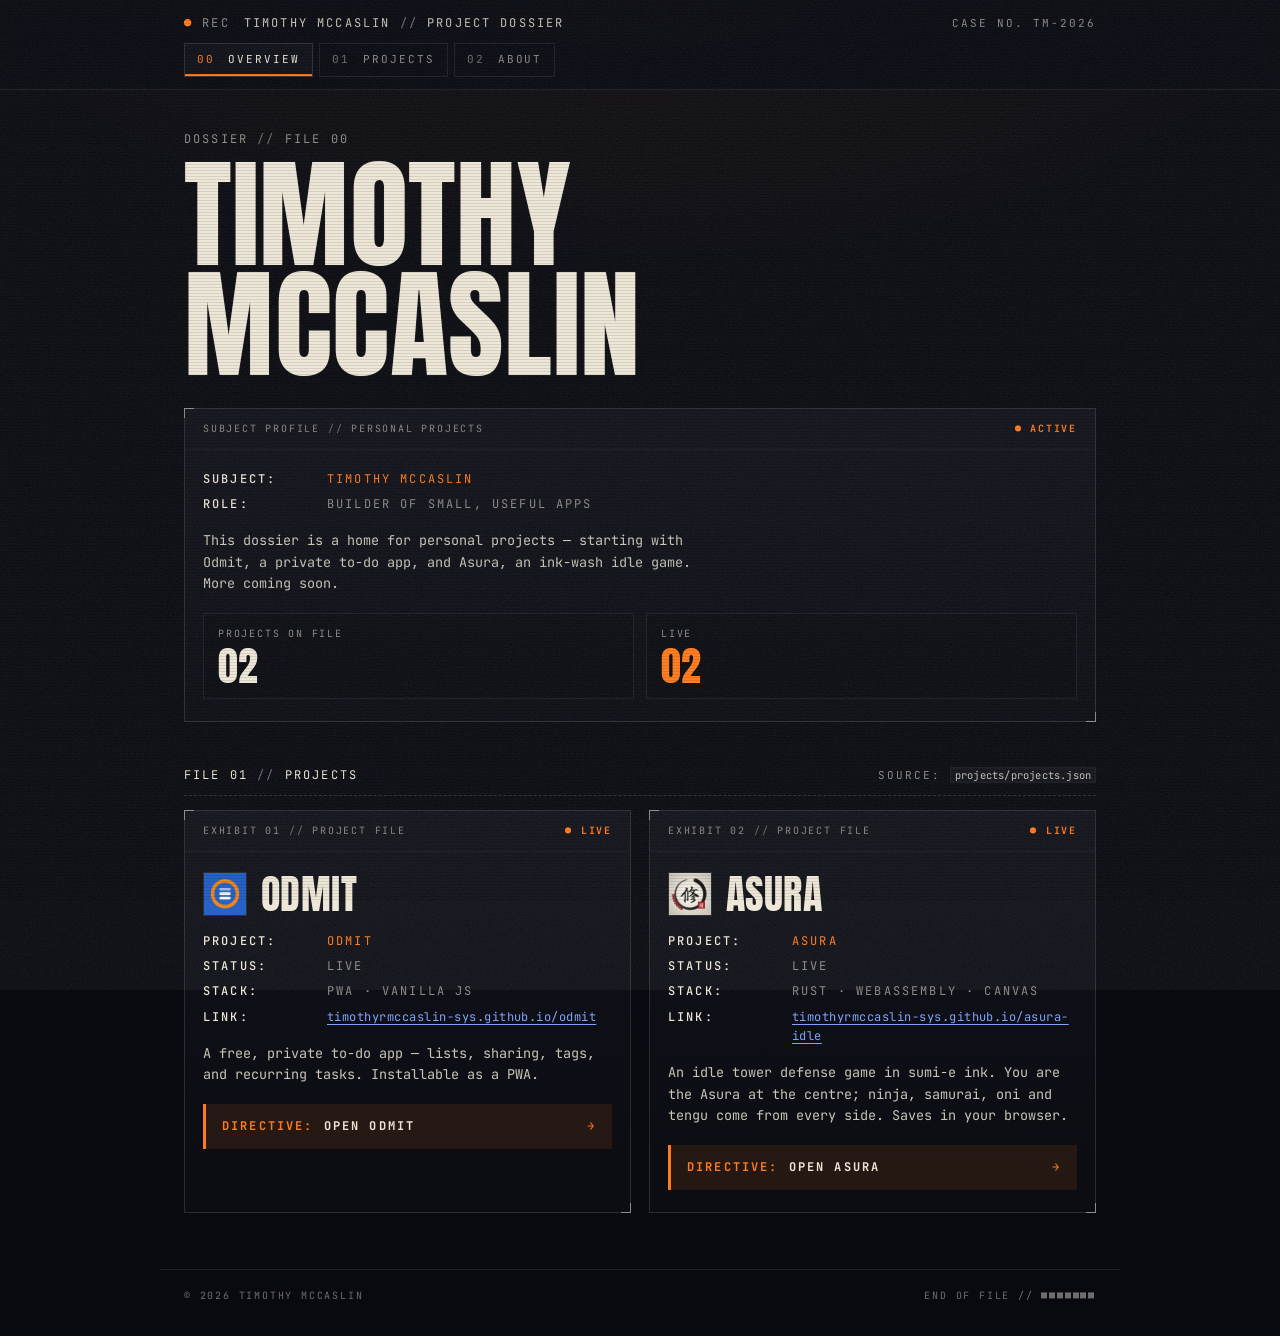
==== commit 4207d4eb: "Add Asura idle game to projects" ====
--- a/index.html
+++ b/index.html
@@ -57,7 +57,7 @@
           <!-- EDIT: Replace this placeholder intro with your own bio. -->
           <p class="note">
             This dossier is a home for personal projects —
-            starting with Odmit, a private to-do app. More coming soon.
+            starting with Odmit, a private to-do app, and Asura, an ink-wash idle game. More coming soon.
           </p>
           <div class="stats" aria-label="Project stats">
             <div class="stat">
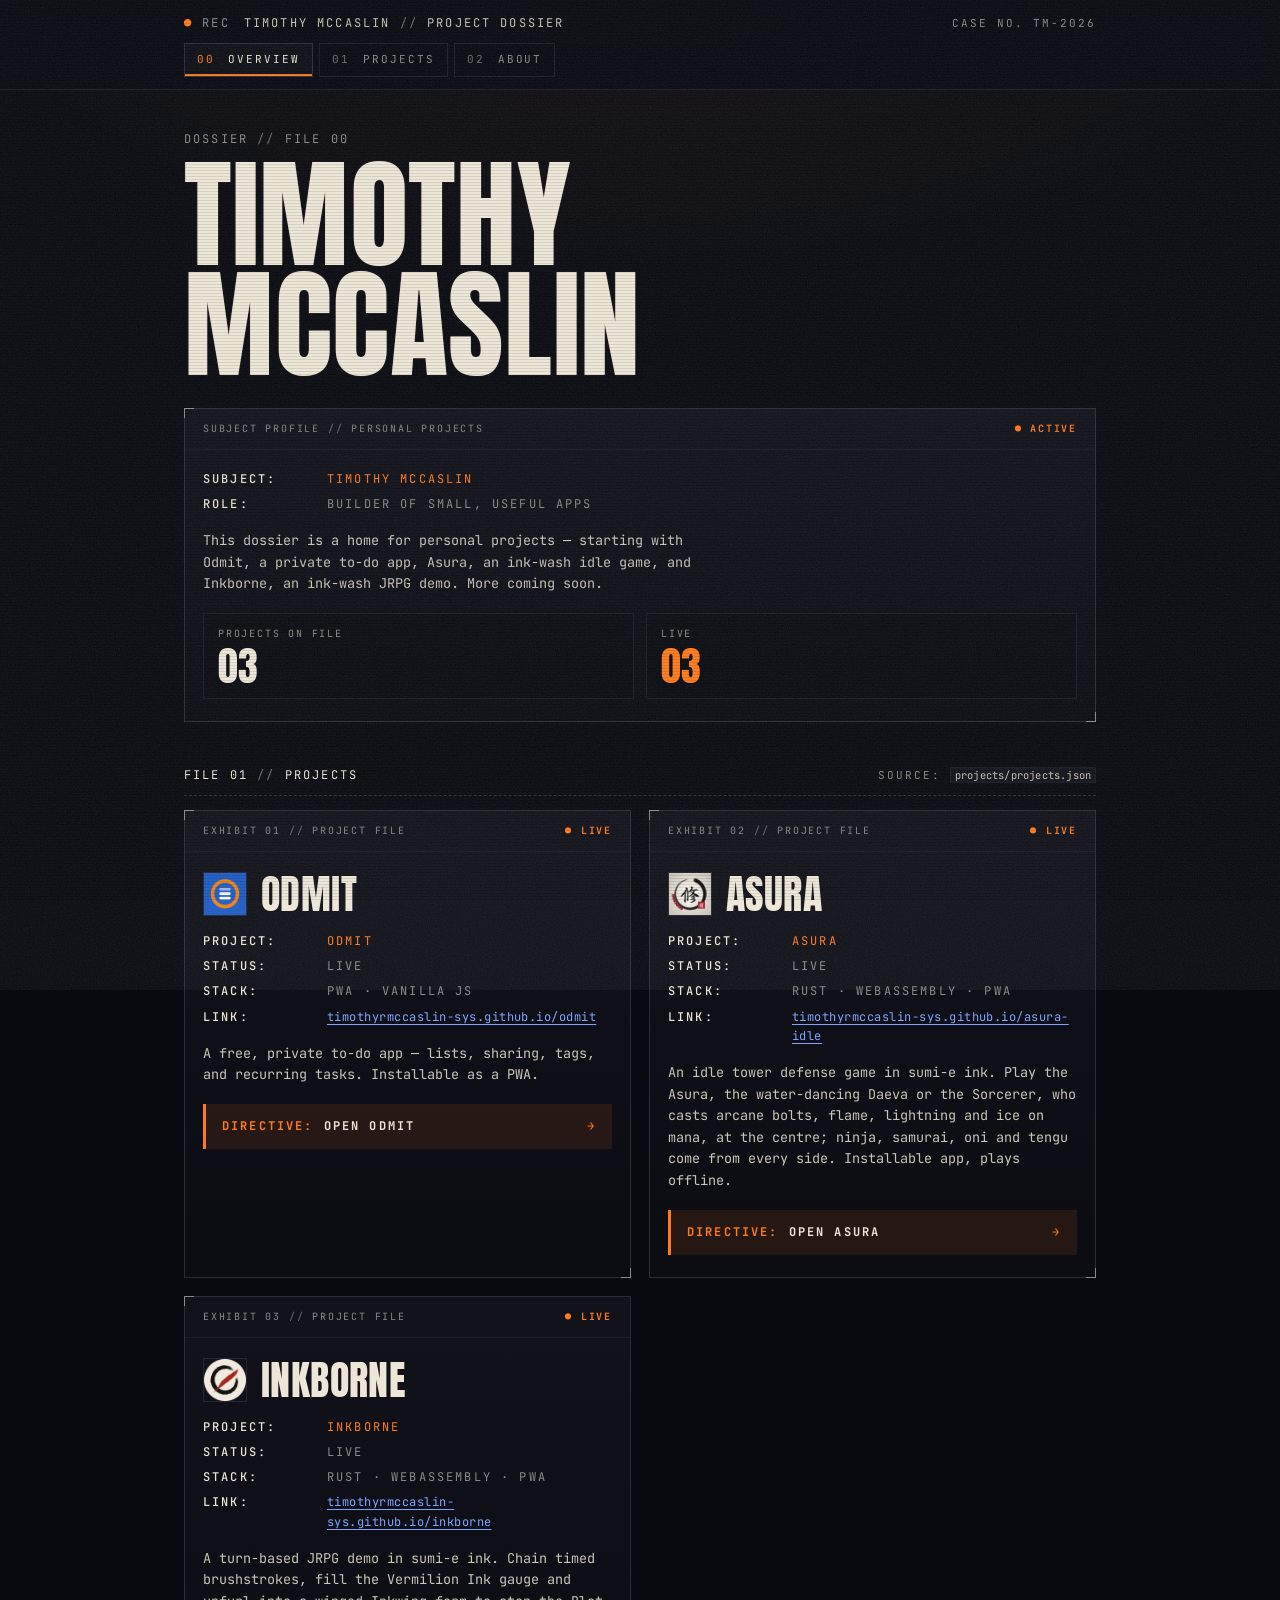
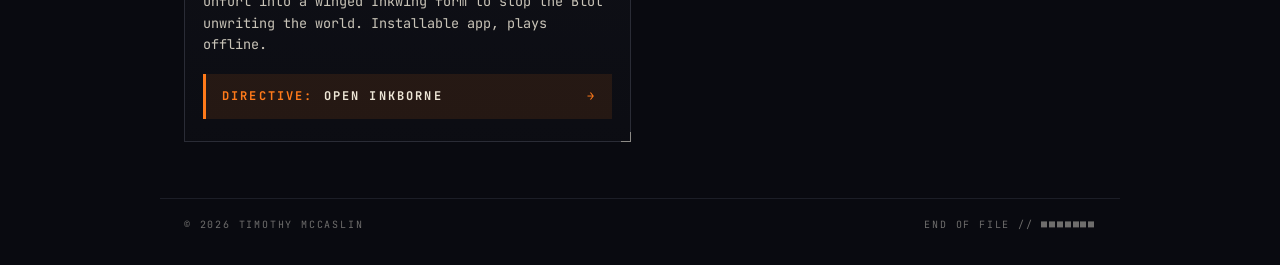
==== commit b3ecaa1f: "Intro: mention Inkborne" ====
--- a/index.html
+++ b/index.html
@@ -57,7 +57,7 @@
           <!-- EDIT: Replace this placeholder intro with your own bio. -->
           <p class="note">
             This dossier is a home for personal projects —
-            starting with Odmit, a private to-do app, and Asura, an ink-wash idle game. More coming soon.
+            starting with Odmit, a private to-do app, Asura, an ink-wash idle game, and Inkborne, an ink-wash JRPG demo. More coming soon.
           </p>
           <div class="stats" aria-label="Project stats">
             <div class="stat">
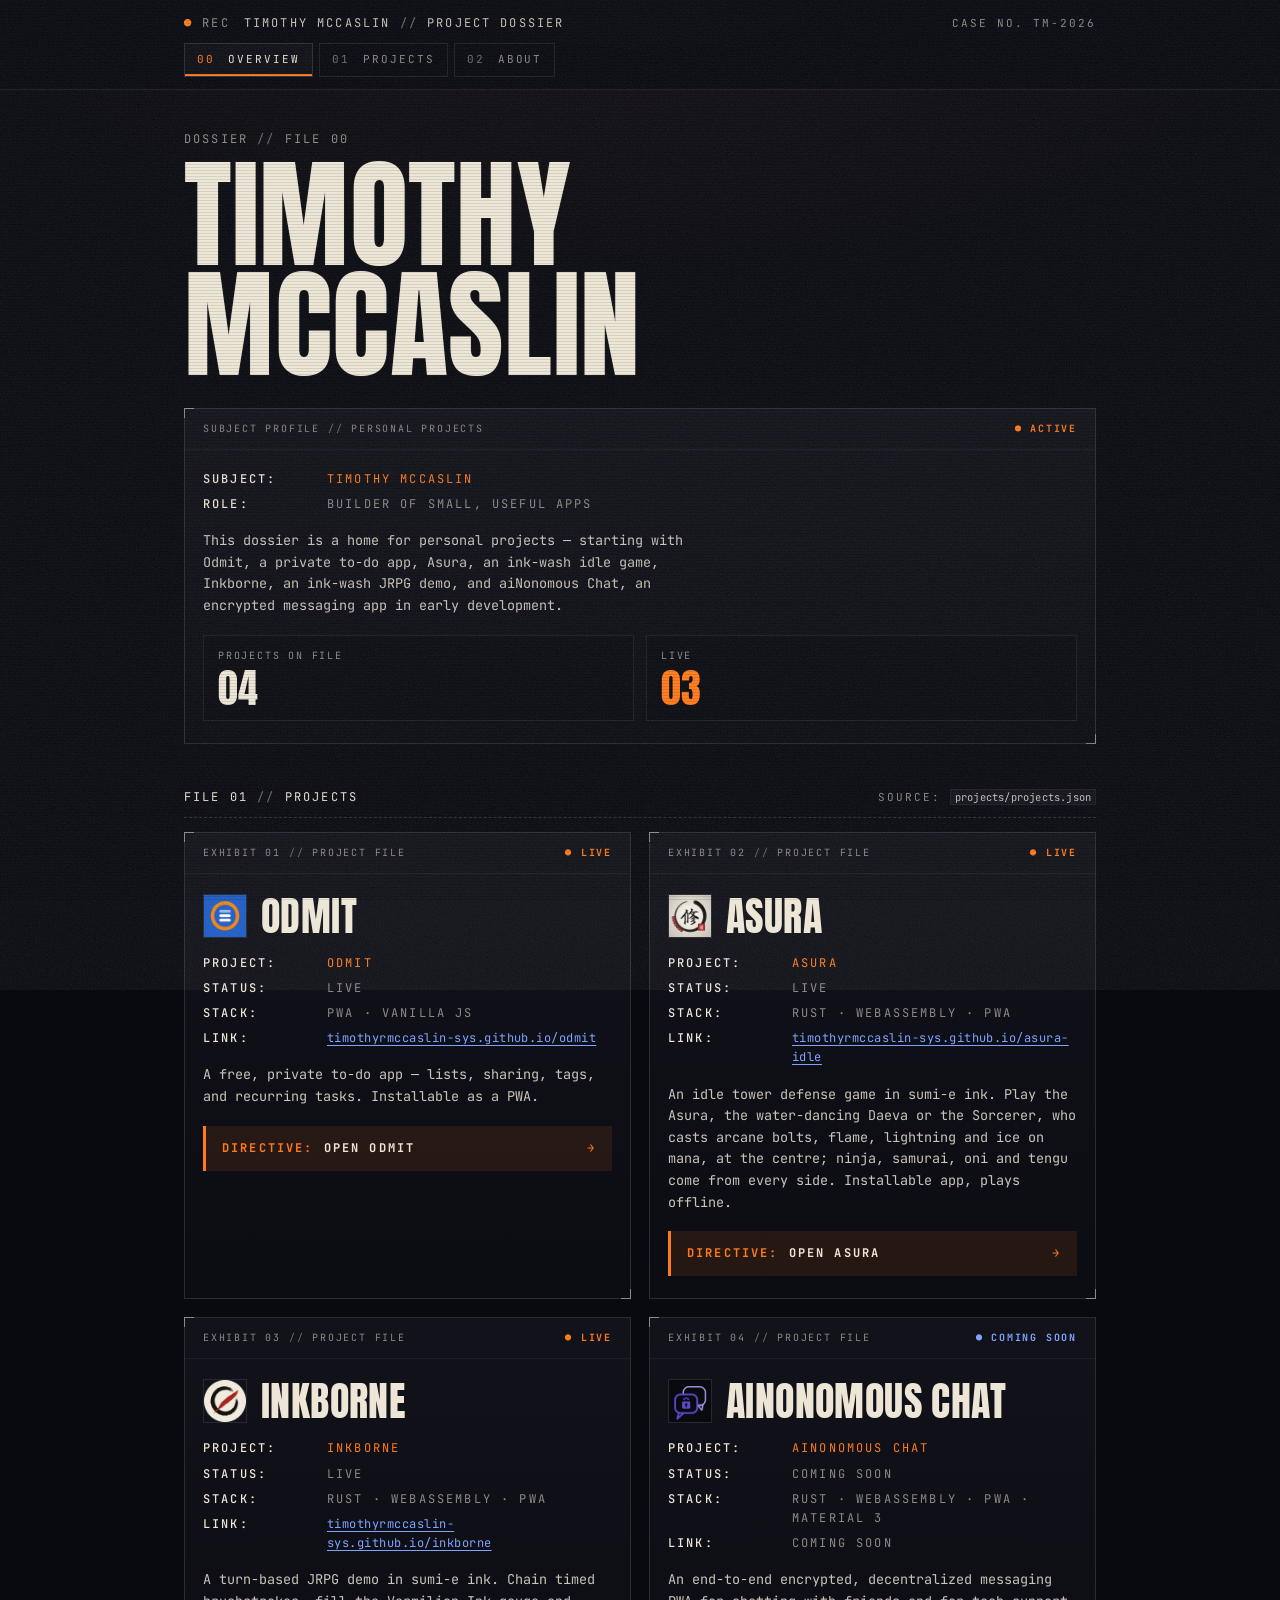
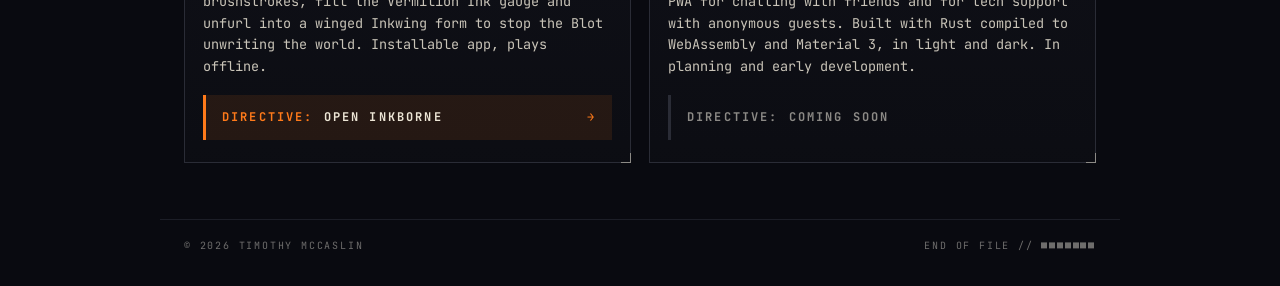
==== commit e1abbece: "Add aiNonomous Chat and remove A+ Quiz from the dossier Replace the CompTIA A+ Quiz card with aiNono" ====
--- a/index.html
+++ b/index.html
@@ -57,7 +57,7 @@
           <!-- EDIT: Replace this placeholder intro with your own bio. -->
           <p class="note">
             This dossier is a home for personal projects —
-            starting with Odmit, a private to-do app, Asura, an ink-wash idle game, and Inkborne, an ink-wash JRPG demo. More coming soon.
+            starting with Odmit, a private to-do app, Asura, an ink-wash idle game, Inkborne, an ink-wash JRPG demo, and aiNonomous Chat, an encrypted messaging app in early development.
           </p>
           <div class="stats" aria-label="Project stats">
             <div class="stat">
--- a/styles.css
+++ b/styles.css
@@ -216,6 +216,14 @@
 .directive-arrow { margin-left: auto; color: var(--accent); transition: transform .15s; }
 .directive:hover { background: rgba(255, 122, 26, 0.18); }
 .directive:hover .directive-arrow { transform: translateX(4px); }
+.directive-pending {
+  margin: 0;
+  color: var(--muted);
+  background: transparent;
+  border-left-color: var(--line);
+  cursor: default;
+}
+.directive-pending .directive-label { color: var(--muted); }
 
 /* Footer */
 .foot {
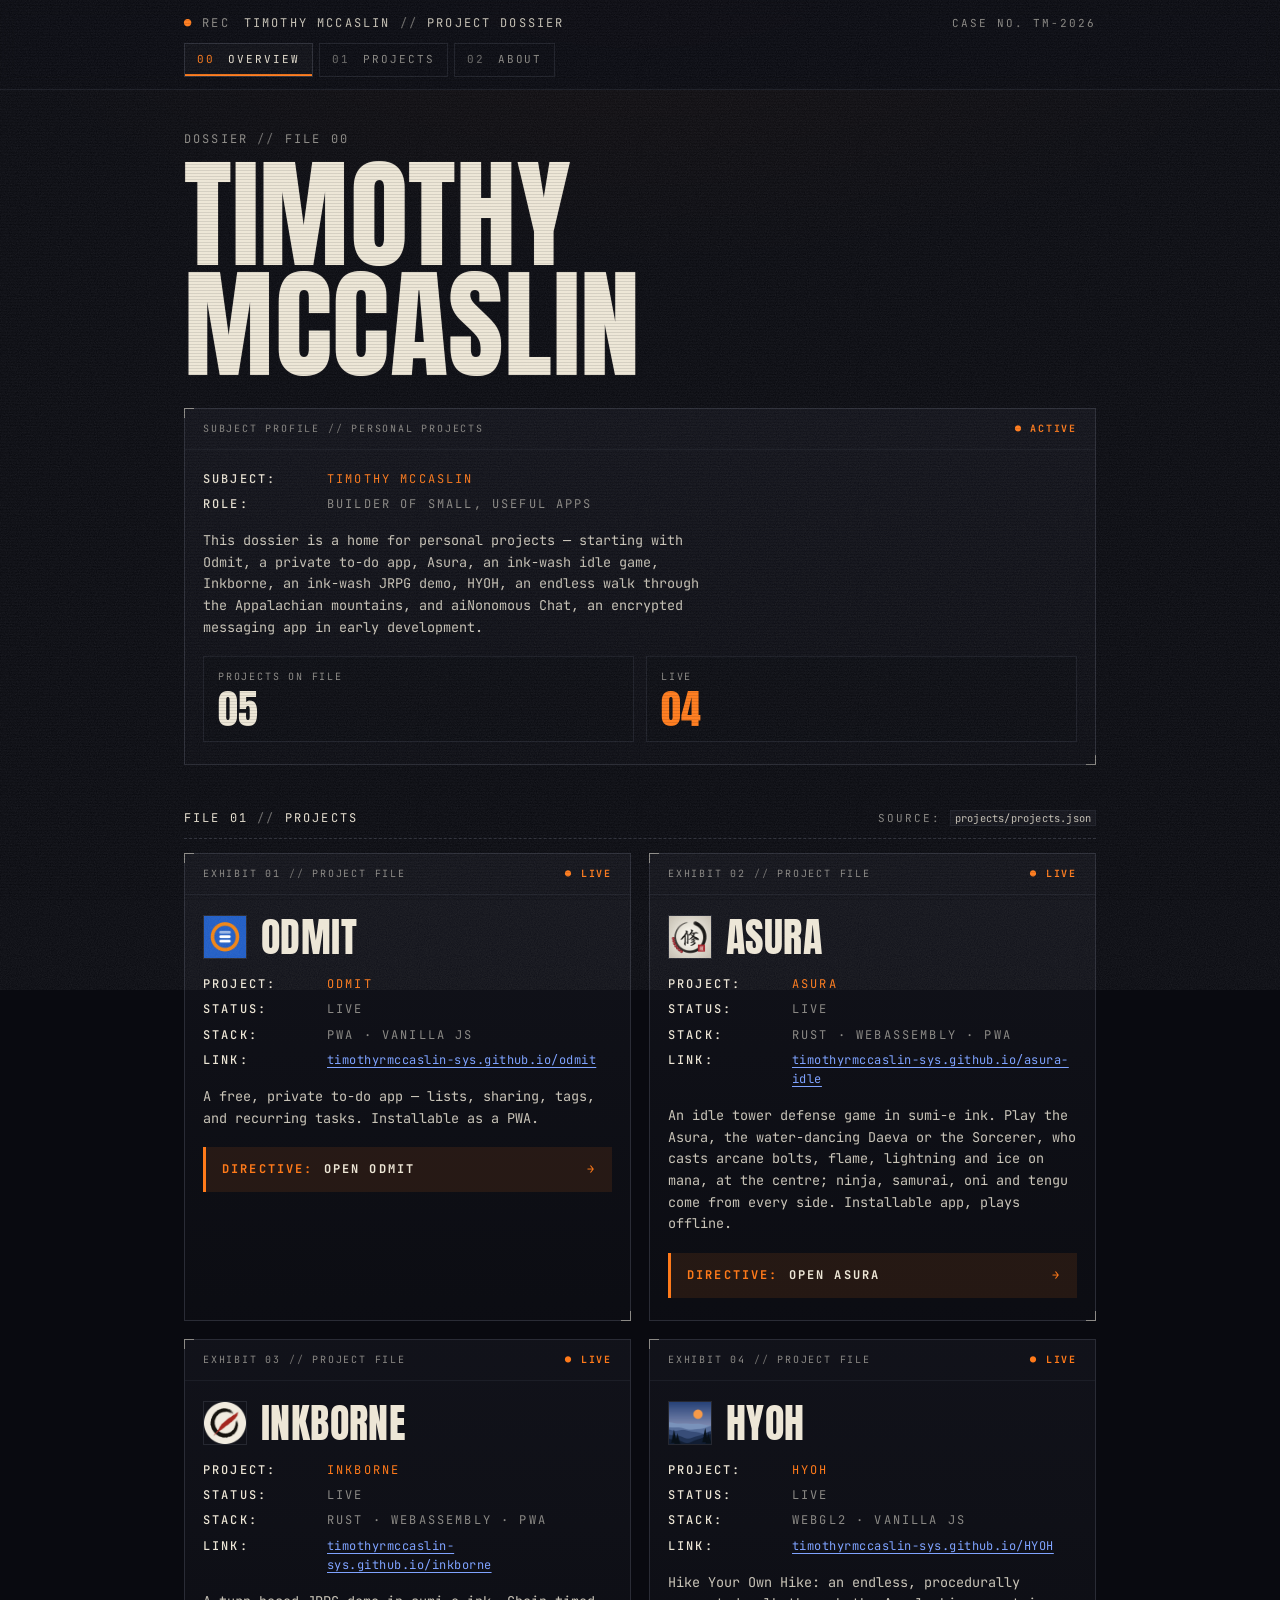
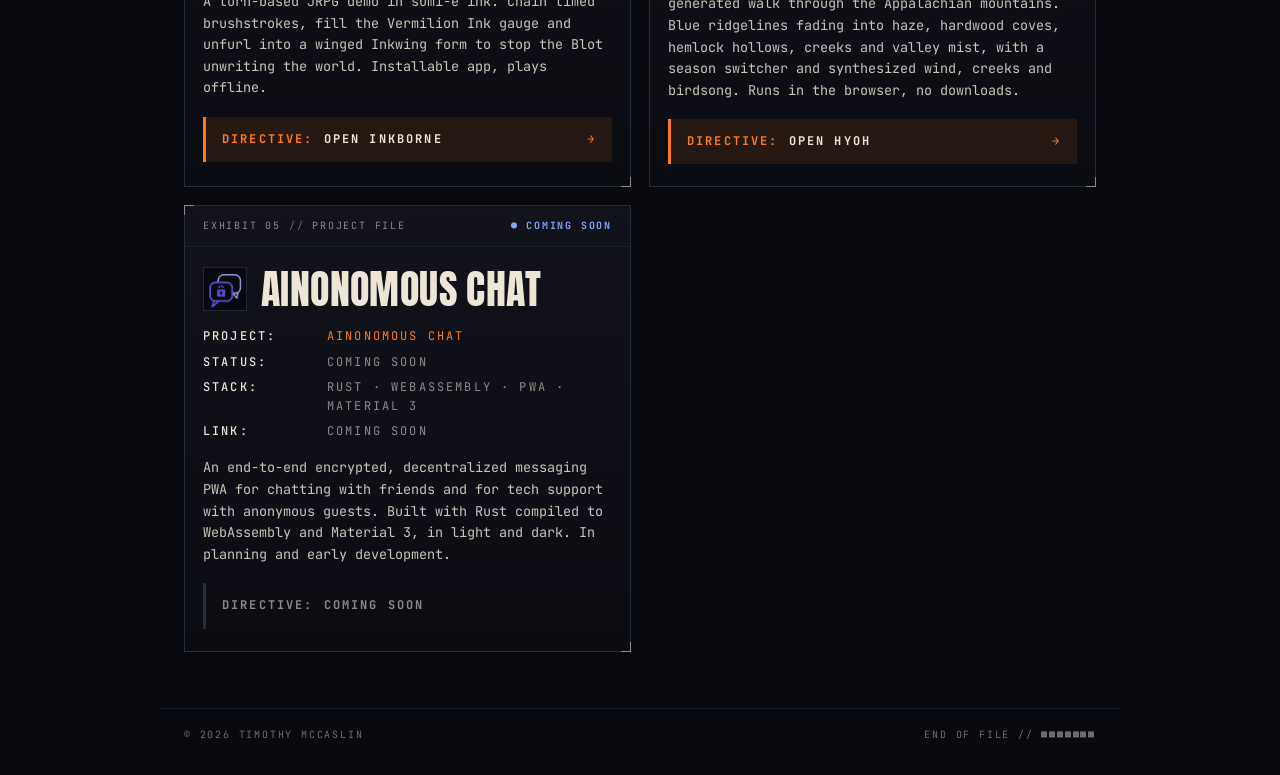
==== commit 79edc32f: "Add HYOH, an endless Appalachian walk, to the dossier New live project card linking to the GitHub Pa" ====
--- a/index.html
+++ b/index.html
@@ -57,7 +57,7 @@
           <!-- EDIT: Replace this placeholder intro with your own bio. -->
           <p class="note">
             This dossier is a home for personal projects —
-            starting with Odmit, a private to-do app, Asura, an ink-wash idle game, Inkborne, an ink-wash JRPG demo, and aiNonomous Chat, an encrypted messaging app in early development.
+            starting with Odmit, a private to-do app, Asura, an ink-wash idle game, Inkborne, an ink-wash JRPG demo, HYOH, an endless walk through the Appalachian mountains, and aiNonomous Chat, an encrypted messaging app in early development.
           </p>
           <div class="stats" aria-label="Project stats">
             <div class="stat">
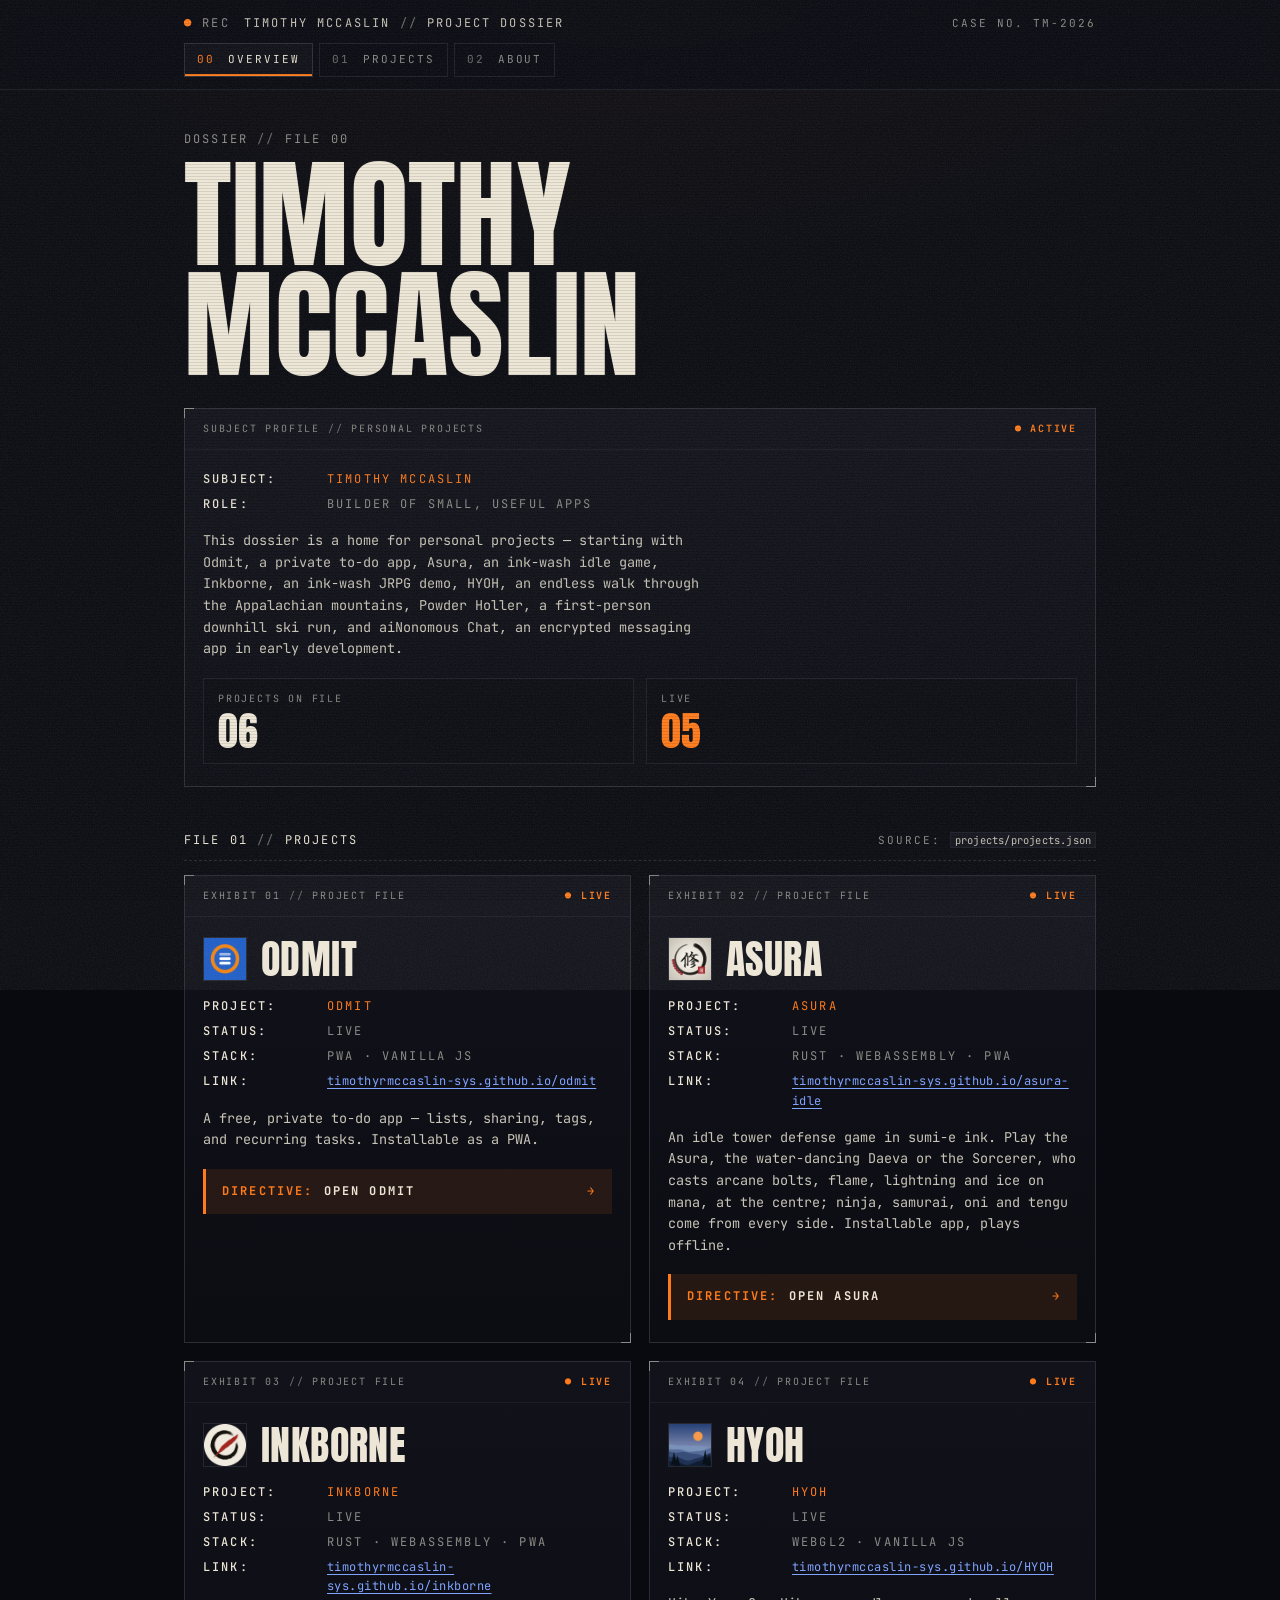
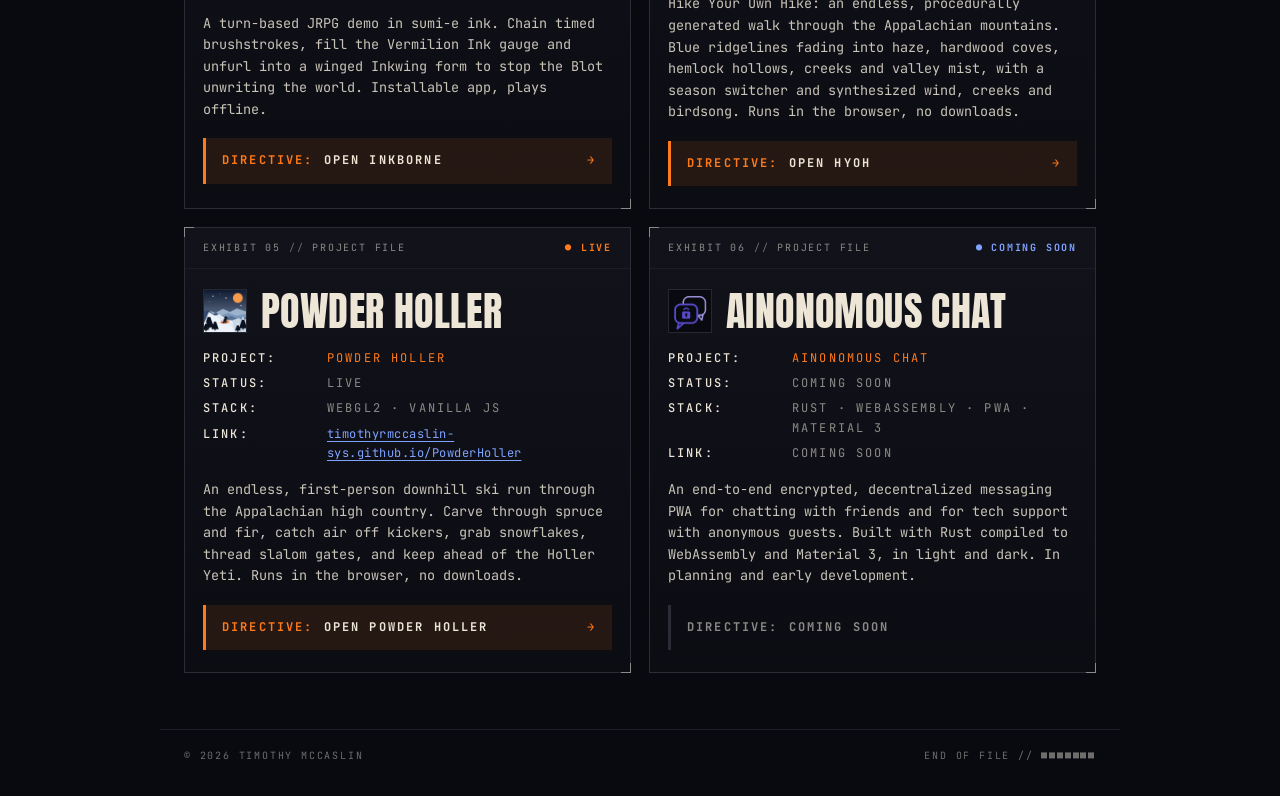
==== commit 24b824e4: "Add Powder Holler, a first-person downhill ski run, to the dossier New live project card linking to " ====
--- a/index.html
+++ b/index.html
@@ -57,7 +57,7 @@
           <!-- EDIT: Replace this placeholder intro with your own bio. -->
           <p class="note">
             This dossier is a home for personal projects —
-            starting with Odmit, a private to-do app, Asura, an ink-wash idle game, Inkborne, an ink-wash JRPG demo, HYOH, an endless walk through the Appalachian mountains, and aiNonomous Chat, an encrypted messaging app in early development.
+            starting with Odmit, a private to-do app, Asura, an ink-wash idle game, Inkborne, an ink-wash JRPG demo, HYOH, an endless walk through the Appalachian mountains, Powder Holler, a first-person downhill ski run, and aiNonomous Chat, an encrypted messaging app in early development.
           </p>
           <div class="stats" aria-label="Project stats">
             <div class="stat">
